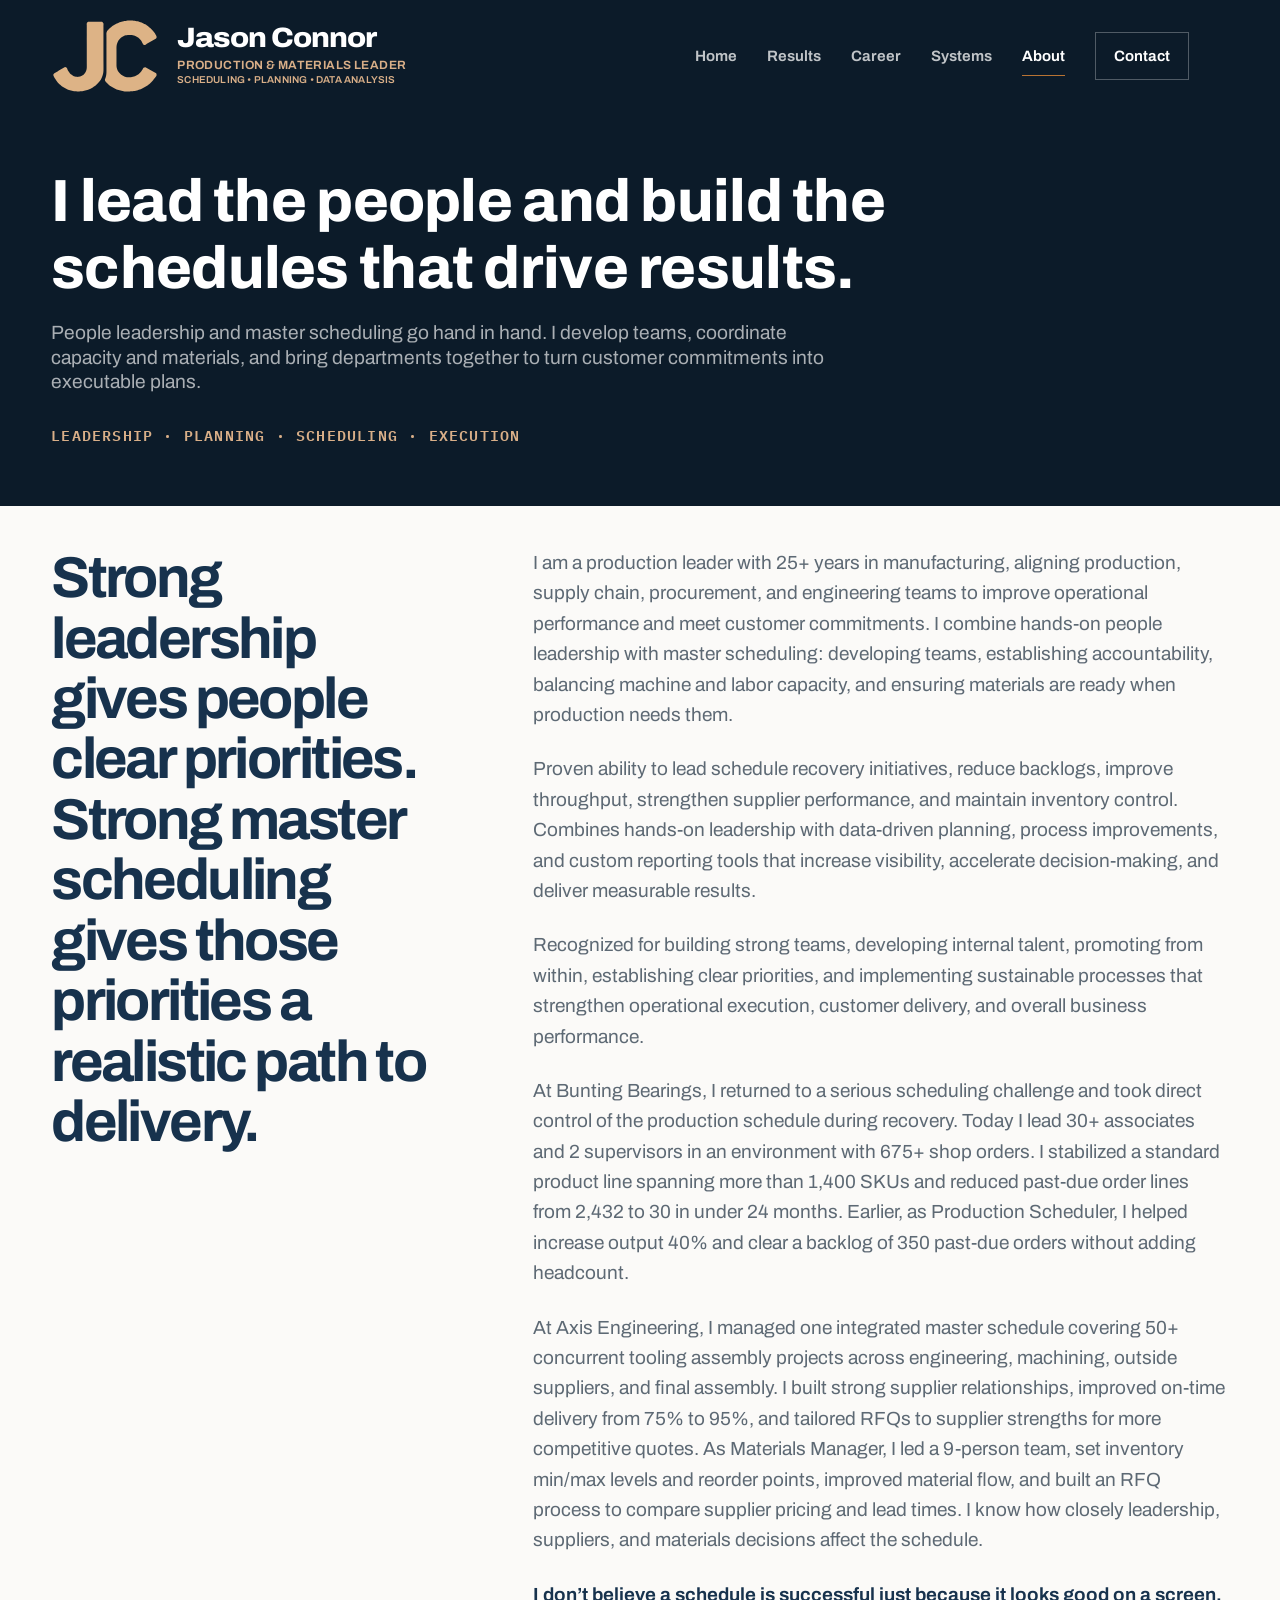
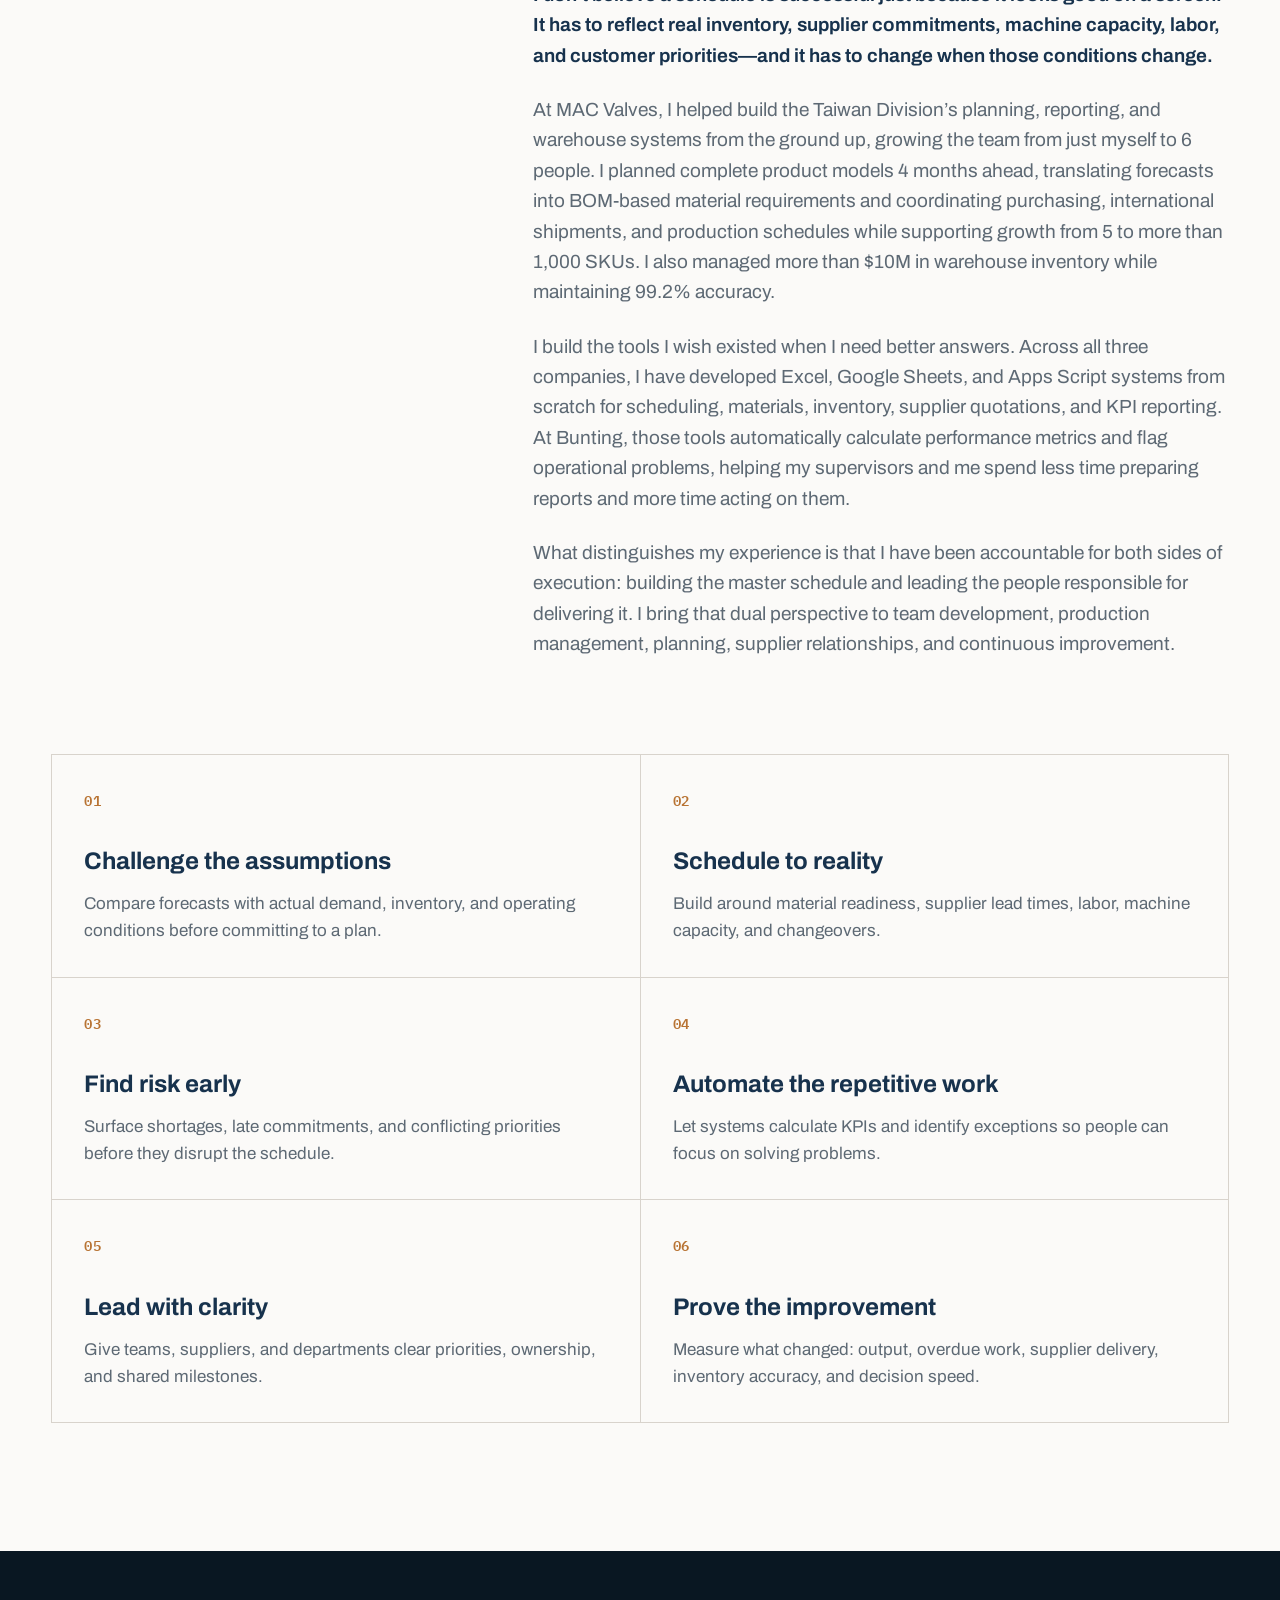
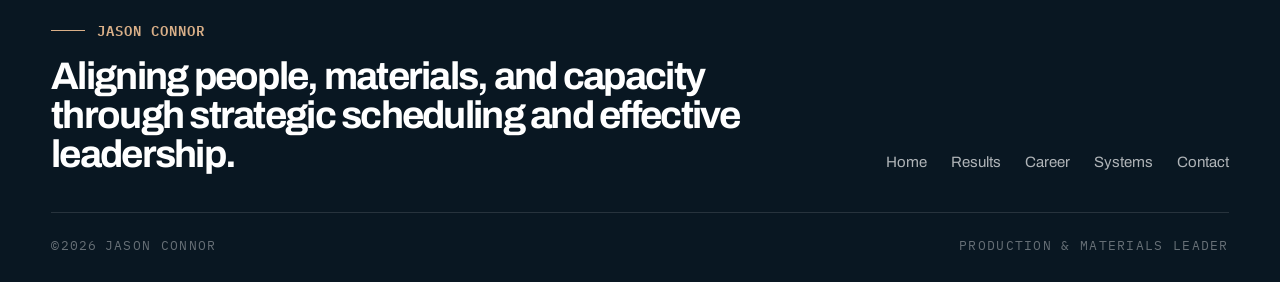
==== about/index.html @ 9c7b4707 "Change footer to strategic scheduling" ====
<!doctype html><html lang="en"><head><meta charset="utf-8"><meta name="viewport" content="width=device-width,initial-scale=1"><meta name="description" content="About Jason Connor — manufacturing people leader and master scheduler with 25+ years of experience leading teams, building schedules, and coordinating materials and capacity."><meta name="theme-color" content="#0C1B29"><title>About | Jason Connor</title><link rel="canonical" href="https://www.jasonconnor.com/about"><link rel="icon" type="image/svg+xml" href="/assets/jc-favicon.svg?v=approved-20261010-2105"><link rel="stylesheet" href="/styles.css?v=flow-buttons-20261008"><link rel="stylesheet" href="/mobile.css?v=jc-anchored-20261122a"><style>.about-meta{color:var(--copper2)}@media(max-width:720px){.about-copy p{font-size:17px!important;line-height:1.5!important}.about-copy p:last-child{margin-bottom:0!important}.principles{margin-top:28px!important}.page-hero .h1{font-size:42px!important;line-height:1.02!important;letter-spacing:-.04em!important}.page-hero .lead{font-size:18px!important;line-height:1.28!important}.page-hero .about-meta{justify-content:center!important;overflow:visible!important}.page-hero .about-meta span{font-family:'IBM Plex Mono',monospace!important;font-size:12px!important;line-height:1.2!important;font-weight:600!important;letter-spacing:.055em!important;text-transform:uppercase!important;white-space:nowrap!important;color:var(--copper2)!important}}</style></head><body>
<a class="skip-link" href="#main">Skip to content</a><header class="site-header"><div class="container nav-shell"><a class="brand" href="/" style="gap:16px"><span class="brand-monogram">JC</span><span class="brand-text"><strong style="font-family:'Archivo',Arial,sans-serif;font-size:28px!important;line-height:.95!important;font-weight:820!important;letter-spacing:-.035em!important;font-stretch:108%;color:#fff">Jason Connor</strong><span style="display:block;margin-top:6px;font-family:'Archivo',Arial,sans-serif!important;font-size:12px!important;line-height:1.25!important;font-weight:650!important;letter-spacing:.035em!important;text-transform:none!important;color:#D9AF88!important">PRODUCTION &amp; MATERIALS LEADER<small class="brand-subtitle" style="display:block;font-size:10px!important;line-height:1.4!important;letter-spacing:.02em!important;font-weight:600!important">SCHEDULING • PLANNING • DATA ANALYSIS</small></span></span></a><button class="menu-toggle" aria-label="Toggle navigation" aria-expanded="false"><span></span></button><nav class="nav"><a href="/">Home</a><a href="/results">Results</a><a href="/career">Career</a><a href="/systems">Systems</a><a class="active" href="/about">About</a><a class="contact-link" href="/contact">Contact</a></nav></div></header>
<main id="main"><section class="page-hero"><div class="container"><p class="eyebrow light">About</p><h1 class="h1">I lead the people and build the schedules that drive results.</h1><p class="lead">People leadership and master scheduling go hand in hand. I develop teams, coordinate capacity and materials, and bring departments together to turn customer commitments into executable plans.</p><div class="page-meta about-meta"><span>Leadership · Planning · Scheduling · Execution</span></div></div></section>
<section class="section paper"><div class="container"><div class="about-layout"><div><p class="about-pull">Strong leadership gives people clear priorities. Strong master scheduling gives those priorities a realistic path to delivery.</p></div><div class="about-copy"><p>I am a production leader with 25+ years in manufacturing, aligning production, supply chain, procurement, and engineering teams to improve operational performance and meet customer commitments. I combine hands-on people leadership with master scheduling: developing teams, establishing accountability, balancing machine and labor capacity, and ensuring materials are ready when production needs them.</p><p>Proven ability to lead schedule recovery initiatives, reduce backlogs, improve throughput, strengthen supplier performance, and maintain inventory control. Combines hands-on leadership with data-driven planning, process improvements, and custom reporting tools that increase visibility, accelerate decision-making, and deliver measurable results.</p><p>Recognized for building strong teams, developing internal talent, promoting from within, establishing clear priorities, and implementing sustainable processes that strengthen operational execution, customer delivery, and overall business performance.</p><p>At Bunting Bearings, I returned to a serious scheduling challenge and took direct control of the production schedule during recovery. Today I lead 30+ associates and 2 supervisors in an environment with 675+ shop orders. I stabilized a standard product line spanning more than 1,400 SKUs and reduced past-due order lines from 2,432 to 30 in under 24 months. Earlier, as Production Scheduler, I helped increase output 40% and clear a backlog of 350 past-due orders without adding headcount.</p><p>At Axis Engineering, I managed one integrated master schedule covering 50+ concurrent tooling assembly projects across engineering, machining, outside suppliers, and final assembly. I built strong supplier relationships, improved on-time delivery from 75% to 95%, and tailored RFQs to supplier strengths for more competitive quotes. As Materials Manager, I led a 9-person team, set inventory min/max levels and reorder points, improved material flow, and built an RFQ process to compare supplier pricing and lead times. I know how closely leadership, suppliers, and materials decisions affect the schedule.</p><p class="strong">I don’t believe a schedule is successful just because it looks good on a screen. It has to reflect real inventory, supplier commitments, machine capacity, labor, and customer priorities—and it has to change when those conditions change.</p><p>At MAC Valves, I helped build the Taiwan Division’s planning, reporting, and warehouse systems from the ground up, growing the team from just myself to 6 people. I planned complete product models 4 months ahead, translating forecasts into BOM-based material requirements and coordinating purchasing, international shipments, and production schedules while supporting growth from 5 to more than 1,000 SKUs. I also managed more than $10M in warehouse inventory while maintaining 99.2% accuracy.</p><p>I build the tools I wish existed when I need better answers. Across all three companies, I have developed Excel, Google Sheets, and Apps Script systems from scratch for scheduling, materials, inventory, supplier quotations, and KPI reporting. At Bunting, those tools automatically calculate performance metrics and flag operational problems, helping my supervisors and me spend less time preparing reports and more time acting on them.</p><p>What distinguishes my experience is that I have been accountable for both sides of execution: building the master schedule and leading the people responsible for delivering it. I bring that dual perspective to team development, production management, planning, supplier relationships, and continuous improvement.</p></div></div><div class="principles reveal"><div class="principle"><span class="num">01</span><h3>Challenge the assumptions</h3><p>Compare forecasts with actual demand, inventory, and operating conditions before committing to a plan.</p></div><div class="principle"><span class="num">02</span><h3>Schedule to reality</h3><p>Build around material readiness, supplier lead times, labor, machine capacity, and changeovers.</p></div><div class="principle"><span class="num">03</span><h3>Find risk early</h3><p>Surface shortages, late commitments, and conflicting priorities before they disrupt the schedule.</p></div><div class="principle"><span class="num">04</span><h3>Automate the repetitive work</h3><p>Let systems calculate KPIs and identify exceptions so people can focus on solving problems.</p></div><div class="principle"><span class="num">05</span><h3>Lead with clarity</h3><p>Give teams, suppliers, and departments clear priorities, ownership, and shared milestones.</p></div><div class="principle"><span class="num">06</span><h3>Prove the improvement</h3><p>Measure what changed: output, overdue work, supplier delivery, inventory accuracy, and decision speed.</p></div></div></div></section>
</main><footer class="site-footer"><div class="container"><div class="footer-top"><div><p class="eyebrow light">Jason Connor</p><div class="footer-title">Aligning people, materials, and capacity through strategic scheduling and effective leadership.</div></div><nav class="footer-nav"><a href="/">Home</a><a href="/results">Results</a><a href="/career">Career</a><a href="/systems">Systems</a><a href="/contact">Contact</a></nav></div><div class="footer-bottom"><span>© <span data-year></span> Jason Connor</span><span>PRODUCTION &amp; MATERIALS LEADER</span></div></div></footer><script src="/script.js?v=jc-anchored-20261122a"></script></body></html>
---- styles.css ----
@import url('https://fonts.googleapis.com/css2?family=Archivo:wdth,wght@75..125,300..900&family=IBM+Plex+Mono:wght@400;500;600&display=swap');
:root{--navy:#17324D;--navy950:#0C1B29;--navy900:#10263A;--copper:#B87333;--copper2:#D9AF88;--bone:#F4F0EA;--paper:#FBFAF8;--ink:#101820;--muted:#5D6974;--line:#D8D3CC;--max:1240px;--gutter:clamp(20px,4vw,56px)}
*{box-sizing:border-box}html{scroll-behavior:smooth;background:var(--paper)}body{margin:0;font-family:'Archivo',Arial,sans-serif;color:var(--ink);background:var(--paper);font-size:17px;line-height:1.6;-webkit-font-smoothing:antialiased}body.menu-open{overflow:hidden}a{color:inherit;text-decoration:none}img{display:block;max-width:100%}button,input,textarea,select{font:inherit}.container{width:min(calc(100% - var(--gutter)*2),var(--max));margin:auto}.skip-link{position:fixed;top:-80px;left:20px;z-index:500;background:white;padding:10px 14px}.skip-link:focus{top:20px}.eyebrow{display:flex;align-items:center;gap:12px;margin:0 0 18px;font:600 11px 'IBM Plex Mono',monospace;letter-spacing:.13em;text-transform:uppercase;color:#91531F}.eyebrow:before{content:'';width:34px;height:1px;background:currentColor}.eyebrow.light{color:#DAB28E}.display{font-size:clamp(52px,7vw,96px);line-height:.93;letter-spacing:-.055em;font-weight:760;margin:0}.h1{font-size:clamp(48px,6vw,82px);line-height:.98;letter-spacing:-.05em;font-weight:760;margin:0}.h2{font-size:clamp(36px,4.7vw,64px);line-height:1;letter-spacing:-.045em;font-weight:730;margin:0}.lead{font-size:clamp(19px,2vw,25px);line-height:1.5;color:var(--muted);max-width:780px}
.site-header{position:fixed;inset:0 0 auto;z-index:100;color:white;transition:.25s}.site-header.scrolled{background:rgba(12,27,41,.96);backdrop-filter:blur(16px);border-bottom:1px solid rgba(255,255,255,.09)}.nav-shell{min-height:88px;display:grid;grid-template-columns:auto 1fr auto;align-items:center;gap:38px}.brand{display:flex;align-items:center;gap:14px}.brand-monogram{display:grid;place-items:center;width:42px;height:42px;border:1px solid rgba(255,255,255,.35);font:500 12px 'IBM Plex Mono',monospace;position:relative}.brand-monogram:after{content:'';position:absolute;right:-1px;bottom:-1px;width:11px;height:11px;border-right:2px solid var(--copper);border-bottom:2px solid var(--copper)}.brand-text strong{display:block;font-size:15px}.brand-text span{display:block;font-size:10px;color:rgba(255,255,255,.58);letter-spacing:.08em;text-transform:uppercase}.nav{justify-self:end;display:flex;align-items:center;gap:30px;font-size:13px;font-weight:650}.nav a{color:rgba(255,255,255,.74);position:relative;padding:10px 0}.nav a:hover,.nav a.active{color:white}.nav a:after{content:'';position:absolute;left:0;right:100%;bottom:4px;height:1px;background:var(--copper);transition:.2s}.nav a:hover:after,.nav a.active:after{right:0}.nav .contact-link{border:1px solid rgba(255,255,255,.28);padding:11px 16px;color:white}.nav .contact-link:after{display:none}.menu-toggle{display:none;justify-self:end;background:none;border:0;color:white;width:44px;height:44px;position:relative}.menu-toggle span,.menu-toggle:before,.menu-toggle:after{content:'';position:absolute;left:9px;right:9px;height:1px;background:white;transition:.2s}.menu-toggle:before{top:14px}.menu-toggle span{top:21px}.menu-toggle:after{top:28px}.menu-toggle.active span{opacity:0}.menu-toggle.active:before{top:21px;transform:rotate(45deg)}.menu-toggle.active:after{top:21px;transform:rotate(-45deg)}
.hero{min-height:100svh;background:var(--navy950);color:white;position:relative;overflow:hidden}.hero:before{content:'';position:absolute;inset:0;background-image:linear-gradient(rgba(255,255,255,.038) 1px,transparent 1px),linear-gradient(90deg,rgba(255,255,255,.038) 1px,transparent 1px);background-size:72px 72px}.hero-grid{position:relative;z-index:2;display:grid;grid-template-columns:minmax(0,1.08fr) minmax(360px,.72fr);min-height:100svh}.hero-copy{padding:168px 7vw 88px 0;display:flex;flex-direction:column;justify-content:center}.accent{color:var(--copper2)}.hero-copy .lead{color:rgba(255,255,255,.7);margin:32px 0 0}.hero-actions{display:flex;gap:12px;flex-wrap:wrap;margin-top:38px}.button{display:inline-flex;align-items:center;justify-content:center;gap:14px;min-height:52px;padding:0 22px;border:1px solid transparent;font-size:13px;font-weight:700;transition:.2s}.button:after{content:'↗';font-family:'IBM Plex Mono',monospace}.button:hover{transform:translateY(-2px)}.button.copper{background:var(--copper);color:#17120E}.button.ghost{border-color:rgba(255,255,255,.28);color:white}.button.dark{background:var(--navy);color:white}.hero-foot{display:flex;gap:38px;flex-wrap:wrap;margin-top:58px;padding-top:26px;border-top:1px solid rgba(255,255,255,.12)}.hero-foot div{display:flex;flex-direction:column;gap:4px}.hero-foot strong{font-size:22px}.hero-foot span{font:400 9px 'IBM Plex Mono',monospace;text-transform:uppercase;letter-spacing:.1em;color:rgba(255,255,255,.52)}.hero-portrait{position:relative;overflow:hidden;background:#1A2B3A}.hero-portrait img{width:100%;height:100%;object-fit:cover;object-position:center 20%;filter:saturate(.74) contrast(1.04)}.hero-portrait:after{content:'';position:absolute;inset:0;background:linear-gradient(180deg,transparent 35%,rgba(12,27,41,.82) 100%)}.portrait-caption{position:absolute;z-index:2;left:34px;right:34px;bottom:34px;padding-top:20px;border-top:1px solid rgba(255,255,255,.32);display:flex;justify-content:space-between;color:white}.portrait-caption span{font:400 9px 'IBM Plex Mono',monospace;text-transform:uppercase;letter-spacing:.1em;color:rgba(255,255,255,.68)}
.section{padding:clamp(86px,10vw,150px) 0}.navy{background:var(--navy);color:white}.bone{background:var(--bone)}.paper{background:var(--paper)}.section-intro{display:grid;grid-template-columns:.8fr 1.2fr;gap:70px;align-items:start;margin-bottom:70px}.section-intro .lead{margin:0}.navy .lead{color:rgba(255,255,255,.65)}.philosophy-layout{display:grid;grid-template-columns:.85fr 1.15fr;gap:90px}.philosophy-number{font:500 11px 'IBM Plex Mono',monospace;color:#91531F;letter-spacing:.1em}.philosophy-quote{font-size:clamp(42px,5vw,70px);line-height:1.02;letter-spacing:-.05em;color:var(--navy);margin:18px 0 0}.question-list{border-top:1px solid var(--line)}.question-row{display:grid;grid-template-columns:54px 1fr auto;gap:18px;align-items:center;padding:17px 0;border-bottom:1px solid var(--line)}.question-row>span{font:400 10px 'IBM Plex Mono',monospace;color:#91531F}.question-row>span:last-child{color:var(--muted);text-transform:uppercase;letter-spacing:.08em}.metric-rail{border-top:1px solid rgba(255,255,255,.16);border-bottom:1px solid rgba(255,255,255,.16)}.metric-row{display:grid;grid-template-columns:180px 300px 1fr;gap:38px;align-items:center;padding:36px 0;border-bottom:1px solid rgba(255,255,255,.12)}.metric-row:last-child{border:0}.metric-no{font:400 10px 'IBM Plex Mono',monospace;color:#D6A67B;letter-spacing:.1em}.metric-value{font-size:clamp(42px,5vw,68px);letter-spacing:-.055em;line-height:.9;color:white}.metric-row p{margin:0;color:rgba(255,255,255,.64)}.capability-list{border-top:1px solid var(--line)}.capability{display:grid;grid-template-columns:70px minmax(260px,.8fr) 1.2fr;gap:28px;padding:32px 0;border-bottom:1px solid var(--line)}.capability .num{font:400 10px 'IBM Plex Mono',monospace;color:#91531F}.capability h3{font-size:clamp(24px,2.6vw,36px);margin:0;color:var(--navy)}.capability p{margin:3px 0;color:var(--muted)}.case-grid{display:grid;grid-template-columns:repeat(2,1fr);border-top:1px solid var(--line);border-left:1px solid var(--line)}.case{padding:38px;border-right:1px solid var(--line);border-bottom:1px solid var(--line);background:rgba(255,255,255,.36)}.case-company{font:500 10px 'IBM Plex Mono',monospace;text-transform:uppercase;letter-spacing:.1em;color:#91531F}.case h3{font-size:31px;line-height:1.05;color:var(--navy);margin:28px 0 14px}.case p{color:var(--muted)}.case-result{margin-top:30px;padding-top:20px;border-top:1px solid var(--line);font-size:13px;color:var(--muted)}.case-result strong{display:block;font-size:36px;color:var(--navy)}.systems-band{background:#091722;color:white}.systems-layout{display:grid;grid-template-columns:.92fr 1.08fr;gap:80px;align-items:start}.systems-copy p{color:rgba(255,255,255,.65)}.flow{display:grid;gap:14px}.flow-row{display:grid;grid-template-columns:1fr auto 1fr;gap:12px;align-items:center}.flow-box,.flow-final{border:1px solid rgba(255,255,255,.16);padding:24px}.flow-box strong,.flow-final strong{display:block}.flow-box span,.flow-final span{display:block;margin-top:6px;color:rgba(255,255,255,.5);font-size:13px}.flow-arrow{color:var(--copper2);font-family:'IBM Plex Mono',monospace}.flow-final{border-color:rgba(184,115,51,.55);background:rgba(184,115,51,.08)}.timeline{border-top:1px solid var(--line)}.timeline-item{padding:32px 0;border-bottom:1px solid var(--line)}.timeline-item .years{font:400 10px 'IBM Plex Mono',monospace;color:#91531F;letter-spacing:.1em}.timeline-item h3{font-size:28px;color:var(--navy);margin:7px 0 4px}.timeline-item .company{font-weight:650}.timeline-item p{color:var(--muted);margin:12px 0 0;max-width:760px}
.page-hero{background:var(--navy950);color:white;padding:168px 0 92px;position:relative}.page-hero .h1{max-width:1000px}.page-hero .lead{color:rgba(255,255,255,.65);margin:28px 0 0}.page-meta{display:flex;gap:22px;flex-wrap:wrap;margin-top:42px;font:400 10px 'IBM Plex Mono',monospace;letter-spacing:.1em;text-transform:uppercase;color:rgba(255,255,255,.55)}.experience-block{display:grid;grid-template-columns:270px 1fr;gap:70px;padding:68px 0;border-top:1px solid var(--line)}.experience-block:first-child{border:0;padding-top:0}.experience-meta{position:sticky;top:120px;align-self:start}.company-name{font-size:24px;font-weight:740;color:var(--navy)}.location{color:var(--muted);font-size:14px}.role{padding-bottom:58px}.role-head{display:flex;justify-content:space-between;gap:24px;align-items:baseline;padding-bottom:18px;border-bottom:1px solid var(--line)}.role-head h3{font-size:30px;color:var(--navy);margin:0}.role-head span{font:400 10px 'IBM Plex Mono',monospace;color:#91531F;text-transform:uppercase}.role p,.role ul{color:var(--muted)}.role-results{display:grid;grid-template-columns:repeat(2,1fr);gap:14px;margin-top:28px}.role-result{padding:20px;border-left:3px solid var(--copper);background:#F3EEE8}.role-result strong{display:block;color:var(--navy);font-size:24px}.role-result span{color:var(--muted);font-size:13px}.system-section{display:grid;grid-template-columns:330px 1fr;gap:70px;padding:58px 0;border-top:1px solid var(--line)}.system-section:first-child{border:0;padding-top:0}.system-section h2{font-size:30px;color:var(--navy);margin:0}.copy p{color:var(--muted);margin-top:0}.bullet-columns{display:grid;grid-template-columns:1fr 1fr;gap:0 34px}.bullet-columns div{padding:12px 0;border-top:1px solid var(--line);font-weight:620;color:var(--navy)}.about-layout{display:grid;grid-template-columns:.72fr 1.28fr;gap:90px}.about-pull{font-size:clamp(36px,4.5vw,60px);line-height:1.05;letter-spacing:-.045em;font-weight:700;color:var(--navy);margin:0}.about-copy p{font-size:19px;color:var(--muted);margin:0 0 24px}.about-copy .strong{color:var(--navy);font-weight:650}.principles{display:grid;grid-template-columns:repeat(2,1fr);gap:1px;background:var(--line);border:1px solid var(--line);margin-top:70px}.principle{background:var(--paper);padding:32px}.principle .num{font:400 10px 'IBM Plex Mono',monospace;color:#91531F}.principle h3{font-size:24px;color:var(--navy);margin:28px 0 10px}.principle p{color:var(--muted);margin:0}.contact-layout{display:grid;grid-template-columns:.82fr 1.18fr;gap:90px}.contact-copy p{color:var(--muted)}.contact-note{margin-top:32px;padding-top:24px;border-top:1px solid var(--line);font:400 11px/1.7 'IBM Plex Mono',monospace;color:var(--muted)}.contact-form{border-top:3px solid var(--copper);background:white;padding:clamp(26px,4vw,44px);box-shadow:0 24px 70px rgba(9,24,37,.14)}.field-grid{display:grid;grid-template-columns:1fr 1fr;gap:18px}.field{margin-bottom:18px}.field label{display:block;font:500 10px 'IBM Plex Mono',monospace;letter-spacing:.09em;text-transform:uppercase;color:var(--navy);margin-bottom:8px}.field input,.field textarea,.field select{width:100%;border:0;border-bottom:1px solid #B9B4AD;background:transparent;padding:11px 0;outline:none}.field input:focus,.field textarea:focus,.field select:focus{border-color:var(--copper)}.field textarea{min-height:130px}.form-help{font-size:12px;color:var(--muted);margin-top:15px}.form-status{display:none;margin-top:16px;padding:12px 14px;background:#EFE8DF;color:var(--navy)}.site-footer{background:#091722;color:white;padding:70px 0 28px}.footer-top{display:grid;grid-template-columns:1.2fr .8fr;gap:80px;padding-bottom:56px;border-bottom:1px solid rgba(255,255,255,.12)}.footer-title{font-size:clamp(34px,4vw,58px);line-height:1.02;letter-spacing:-.045em;font-weight:700;max-width:700px}.footer-nav{display:grid;grid-template-columns:1fr 1fr;gap:10px 30px}.footer-nav a{font-size:14px;color:rgba(255,255,255,.68)}.footer-bottom{display:flex;justify-content:space-between;gap:30px;padding-top:24px;font:400 9px 'IBM Plex Mono',monospace;letter-spacing:.1em;text-transform:uppercase;color:rgba(255,255,255,.38)}.reveal{opacity:0;transform:translateY(18px);transition:.65s}.reveal.visible{opacity:1;transform:none}
@media(max-width:1000px){.nav-shell{min-height:76px}.nav{position:fixed;inset:76px 0 0;background:var(--navy950);padding:42px var(--gutter);display:none;align-items:flex-start;flex-direction:column;gap:8px;font-size:22px}.nav.open{display:flex}.nav a{width:100%;padding:14px 0;border-bottom:1px solid rgba(255,255,255,.1)}.nav .contact-link{margin-top:20px;width:auto;padding:13px 18px}.menu-toggle{display:block}.brand-text span{display:none}.hero-grid{grid-template-columns:1fr}.hero-copy{padding:142px 0 70px}.hero-portrait{min-height:620px}.section-intro,.philosophy-layout,.systems-layout,.about-layout,.contact-layout{grid-template-columns:1fr;gap:45px}.metric-row{grid-template-columns:90px 240px 1fr}.experience-block{grid-template-columns:1fr;gap:28px}.experience-meta{position:static}.system-section{grid-template-columns:1fr;gap:24px}.footer-top{grid-template-columns:1fr;gap:45px}}
@media(max-width:720px){body{font-size:16px}.container{width:calc(100% - 36px)}.site-header{background:linear-gradient(180deg,rgba(8,19,29,.9),rgba(8,19,29,0))}.site-header.scrolled{background:rgba(8,19,29,.97)}.nav-shell{min-height:72px;grid-template-columns:auto 1fr auto}.brand-monogram{width:38px;height:38px}.brand-text strong{font-size:14px}.nav{inset:72px 0 0;padding:30px 18px 40px;font-size:24px;overflow:auto}.nav a{padding:16px 4px;min-height:56px}.hero{min-height:100svh}.hero-grid{display:block;min-height:100svh;position:relative}.hero-portrait{position:absolute;inset:0;min-height:0;z-index:0}.hero-portrait img{position:absolute;inset:0;width:100%;height:100%;object-fit:cover;object-position:58% 12%;filter:saturate(.62) contrast(1.06) brightness(.68)}.hero-portrait:after{background:linear-gradient(180deg,rgba(7,18,28,.28) 0%,rgba(7,18,28,.44) 30%,rgba(7,18,28,.86) 64%,#091722 94%)}.portrait-caption{display:none}.hero-copy{position:relative;z-index:2;min-height:100svh;padding:116px 0 30px;justify-content:flex-end}.hero-copy .eyebrow{font-size:9px;line-height:1.35;margin-bottom:14px}.display{font-size:clamp(44px,12.6vw,62px);line-height:.93;letter-spacing:-.055em}.hero-copy .lead{font-size:16px;line-height:1.45;margin-top:20px}.hero-actions{display:grid;grid-template-columns:1fr 1fr;gap:9px;margin-top:22px}.hero-actions .button{min-height:50px;padding:0 10px;font-size:10px;text-align:center}.hero-foot{display:grid;grid-template-columns:repeat(3,1fr);gap:9px;margin-top:24px;padding-top:17px}.hero-foot strong{font-size:20px}.hero-foot span{font-size:7.5px;line-height:1.3}.section{padding:68px 0}.section-intro{gap:22px;margin-bottom:36px}.h2{font-size:clamp(34px,10vw,48px)}.lead{font-size:17px;line-height:1.48}.philosophy-layout{gap:34px}.philosophy-quote{font-size:clamp(38px,11vw,52px)}.question-row{grid-template-columns:34px 1fr;padding:15px 0;gap:10px}.question-row span:last-child{display:none}.metric-row{grid-template-columns:1fr;gap:10px;padding:30px 0}.metric-value{font-size:clamp(46px,14vw,62px)}.capability{grid-template-columns:42px 1fr;gap:18px}.capability p{grid-column:2}.case-grid{grid-template-columns:1fr}.case{padding:26px 22px}.case h3{font-size:27px}.flow-row{grid-template-columns:1fr}.flow-arrow{transform:rotate(90deg);text-align:center}.role-head{flex-direction:column;align-items:flex-start;gap:4px}.role-results,.bullet-columns,.principles,.field-grid{grid-template-columns:1fr}.page-hero{padding:116px 0 64px}.page-hero .h1{font-size:clamp(42px,12vw,58px)}.contact-form{padding:26px 20px}.footer-top{gap:38px}.footer-title{font-size:34px}.footer-nav{grid-template-columns:1fr}.footer-bottom{flex-direction:column}.button{min-height:50px}}
@media(prefers-reduced-motion:reduce){html{scroll-behavior:auto}*,*:before,*:after{animation-duration:.01ms!important;transition-duration:.01ms!important}.reveal{opacity:1;transform:none}}

/* Shared button typography across pages and viewport sizes. */
#main .button{
  font-family:'Archivo',Arial,sans-serif!important;
  font-size:14px!important;
  font-weight:700!important;
  font-style:normal!important;
  font-stretch:normal!important;
  line-height:1.25!important;
  letter-spacing:0!important;
  text-transform:none!important;
}

/* Clear directional cues in the homepage systems flow. */
#main .systems-band .flow-arrow{
  display:flex!important;
  align-items:center!important;
  justify-content:center!important;
  font-size:34px!important;
  font-weight:700!important;
  line-height:1!important;
  min-width:44px;
  min-height:44px;
  color:var(--copper2)!important;
}
---- mobile.css ----
@import url('https://fonts.googleapis.com/css2?family=Archivo:wdth,wght@75..125,300..900&family=IBM+Plex+Mono:wght@400;500;600&display=block');
@import url('mobile-base.css?v=opening-align-20261104');
@import url('mobile-header-exact.css?v=resume-brand-20261109');
@import url('mobile-polish.css?v=resume-brand-20261109');
@import url('mobile-experience-sticky.css?v=20261008-1');
@import url('desktop-header-scale.css?v=resume-brand-20261109');
@import url('desktop-experience-sticky.css?v=20261009-1845');
@import url('desktop-home-systems-tune.css?v=20261010-0315');
@import url('mobile-final-fixes.css?v=brand-type-20261109');
@import url('site-polish.css?v=no-bleed-20261104');
@import url('mobile-targeted-restores.css?v=hero-unified-20261109');
@import url('mobile-header-sticky.css?v=jc-original-smooth-20261010-1220');
@import url('logo-final.css?v=approved-20261010-2105');

/* FINAL MOBILE RESULTS POSITIONING ONLY — keep existing type/color/size unchanged. */
@media (max-width:720px){
  html body .section.navy .metric-row{
    display:grid!important;
    grid-template-columns:minmax(0,1fr)!important;
    column-gap:0!important;
    row-gap:12px!important;
    align-items:start!important;
  }
  html body .section.navy .metric-row .metric-no{
    grid-column:1!important;
    grid-row:1!important;
    justify-self:start!important;
    text-align:left!important;
  }
  html body .section.navy .metric-row .metric-value{
    grid-column:1!important;
    grid-row:2!important;
    justify-self:start!important;
    text-align:left!important;
  }
  html body .section.navy .metric-row p{
    grid-column:1!important;
    grid-row:3!important;
    width:100%!important;
  }
}

/* Mobile Safari: fixed-height visual identity and natural Career scrolling.
   Do not shrink or animate the brand when the page moves. */
@media(max-width:720px){
  html body .site-header,
  html body .site-header.scrolled{
    background:#0C1B29!important;
    backdrop-filter:none!important;
  }
  /* Keep the drawer clear of the full-height header. */
  html body .site-header .nav{
    top:var(--jc-mobile-header-height,150px)!important;
  }

  /* Previous stacked sticky employer/role headings covered adjacent job
     descriptions and created exposed strips of text. Let each heading flow
     with its own job content instead of layering it above other sections. */
  html body #main .experience-block .experience-meta{
    position:static!important;
    top:auto!important;
    z-index:auto!important;
    isolation:auto!important;
  }
  html body #main .experience-block .role-head{
    position:relative!important;
    top:auto!important;
    z-index:auto!important;
    isolation:auto!important;
  }
  html body #main .experience-block .role-head::before{
    content:none!important;
    display:none!important;
  }
}

/* Mobile header: remain sticky at a constant intrinsic height.
   Full brand/subtitle text fits within the opaque navy header; Career job
   headings scroll normally underneath it without overlaying one another. */
@media(max-width:720px){
  html body header.site-header,
  html body header.site-header.scrolled{
    position:-webkit-sticky!important;
    position:sticky!important;
    inset:auto!important;
    top:0!important;
    bottom:auto!important;
    width:100%!important;
    height:auto!important;
    min-height:0!important;
    overflow:visible!important;
    background:#0C1B29!important;
    backdrop-filter:none!important;
    transition:none!important;
    isolation:isolate!important;
    z-index:1000!important;
  }

  html body header.site-header .nav-shell{
    height:auto!important;
    min-height:0!important;
    padding:16px 0 18px!important;
    align-items:center!important;
    overflow:visible!important;
  }
  html body header.site-header .nav-shell a.brand,
  html body header.site-header .nav-shell a.brand .brand-text{
    height:auto!important;
    min-height:0!important;
    overflow:visible!important;
  }

  /* Show real subtitle text, not old ::before/::after generated copies.
     No fixed 48px height or hidden descendant may truncate the tagline. */
  html body header.site-header .nav-shell a.brand .brand-text > span{
    display:block!important;
    position:static!important;
    width:100%!important;
    height:auto!important;
    min-height:0!important;
    max-height:none!important;
    margin:6px 0 0!important;
    padding:0!important;
    overflow:visible!important;
    visibility:visible!important;
    opacity:1!important;
    clip-path:none!important;
    white-space:normal!important;
    text-align:left!important;
  }
  html body header.site-header .nav-shell a.brand .brand-text > span::before,
  html body header.site-header .nav-shell a.brand .brand-text > span::after{
    content:none!important;
    display:none!important;
  }
  html body header.site-header .nav-shell a.brand .brand-text > span .brand-subtitle{
    display:block!important;
    position:static!important;
    margin-top:4px!important;
    height:auto!important;
    max-height:none!important;
    overflow:visible!important;
    visibility:visible!important;
    opacity:1!important;
    white-space:normal!important;
  }
}

/* Stable full-size mobile masthead. No scroll-driven resizing.
   Reserve its measured height in document flow while keeping it fixed above
   Career's pinned employer and role headings. */
@media(max-width:720px){
  html body{
    padding-top:var(--jc-mobile-header-height,140px)!important;
  }
  html body header.site-header,
  html body header.site-header.scrolled,
  html body header.site-header.mobile-compact{
    position:fixed!important;
    inset:0 0 auto 0!important;
    top:0!important;
    width:100%!important;
    height:auto!important;
    min-height:0!important;
    overflow:visible!important;
    background:#0C1B29!important;
    backdrop-filter:none!important;
    border-bottom:2px solid #B87333!important;
    z-index:1000!important;
    isolation:isolate!important;
    transition:none!important;
  }
  html body header.site-header .nav-shell{
    padding:16px 0 18px!important;
    transition:none!important;
  }
  html body header.site-header .nav-shell a.brand,
  html body header.site-header .nav-shell a.brand .brand-monogram,
  html body header.site-header .nav-shell a.brand .brand-text strong,
  html body header.site-header .nav-shell a.brand .brand-text > span,
  html body header.site-header .nav-shell a.brand .brand-text > span .brand-subtitle{
    transition:none!important;
  }
  html body header.site-header .nav{
    top:var(--jc-mobile-header-height,140px)!important;
  }
  html{
    scroll-padding-top:calc(var(--jc-mobile-header-height,140px) + 10px);
  }
}

/* Uniform iPhone masthead: JC logo, name, and hamburger never move.
   Only the Scheduling descriptor collapses and the bronze divider follows.
   Keep the body's expanded-height spacer constant while scrolling. */
@media(max-width:720px){
  html,
  html body{
    background-color:var(--navy950)!important;
  }
  html body{
    padding-top:var(--jc-mobile-header-expanded-height,140px)!important;
  }
  html body header.site-header,
  html body header.site-header.scrolled,
  html body header.site-header.subtitle-muted{
    position:fixed!important;
    top:0!important;
    inset:0 0 auto 0!important;
    background:#0C1B29!important;
    border-bottom:2px solid #B87333!important;
    transition:none!important;
    z-index:1000!important;
  }
  /* Fixed top positioning rather than centering against changing content. */
  html body header.site-header .nav-shell,
  html body header.site-header.subtitle-muted .nav-shell{
    align-items:start!important;
    padding:16px 0 18px!important;
    transition:none!important;
  }
  html body header.site-header .nav-shell a.brand{
    align-items:start!important;
  }
  html body header.site-header .nav-shell a.brand .brand-monogram{
    align-self:start!important;
    transform:none!important;
    transition:none!important;
  }
  html body header.site-header .nav-shell a.brand .brand-text{
    align-self:start!important;
  }
  html body header.site-header .nav-shell a.brand .brand-text strong{
    transform:scale(.70)!important;
    transform-origin:left center!important;
    transition:none!important;
  }
  html body header.site-header .nav-shell .menu-toggle{
    align-self:start!important;
    margin-top:14px!important;
    transition:none!important;
  }
  html body header.site-header .nav-shell a.brand .brand-text > span .brand-subtitle{
    display:block!important;
    position:static!important;
    height:auto!important;
    max-height:44px!important;
    margin-top:4px!important;
    overflow:hidden!important;
    visibility:visible!important;
    opacity:1!important;
    transform:none!important;
    transition:none!important;
  }
  html body header.site-header.subtitle-muted .nav-shell a.brand .brand-text > span .brand-subtitle{
    max-height:0!important;
    margin-top:0!important;
    opacity:0!important;
    visibility:hidden!important;
    pointer-events:none!important;
  }
  /* Only the bottom edge changes: logo/name/menu retain the same position. */
  html body header.site-header.subtitle-muted .nav-shell{
    padding-bottom:7px!important;
  }
  html body header.site-header .nav{
    top:var(--jc-mobile-header-height,140px)!important;
  }
}
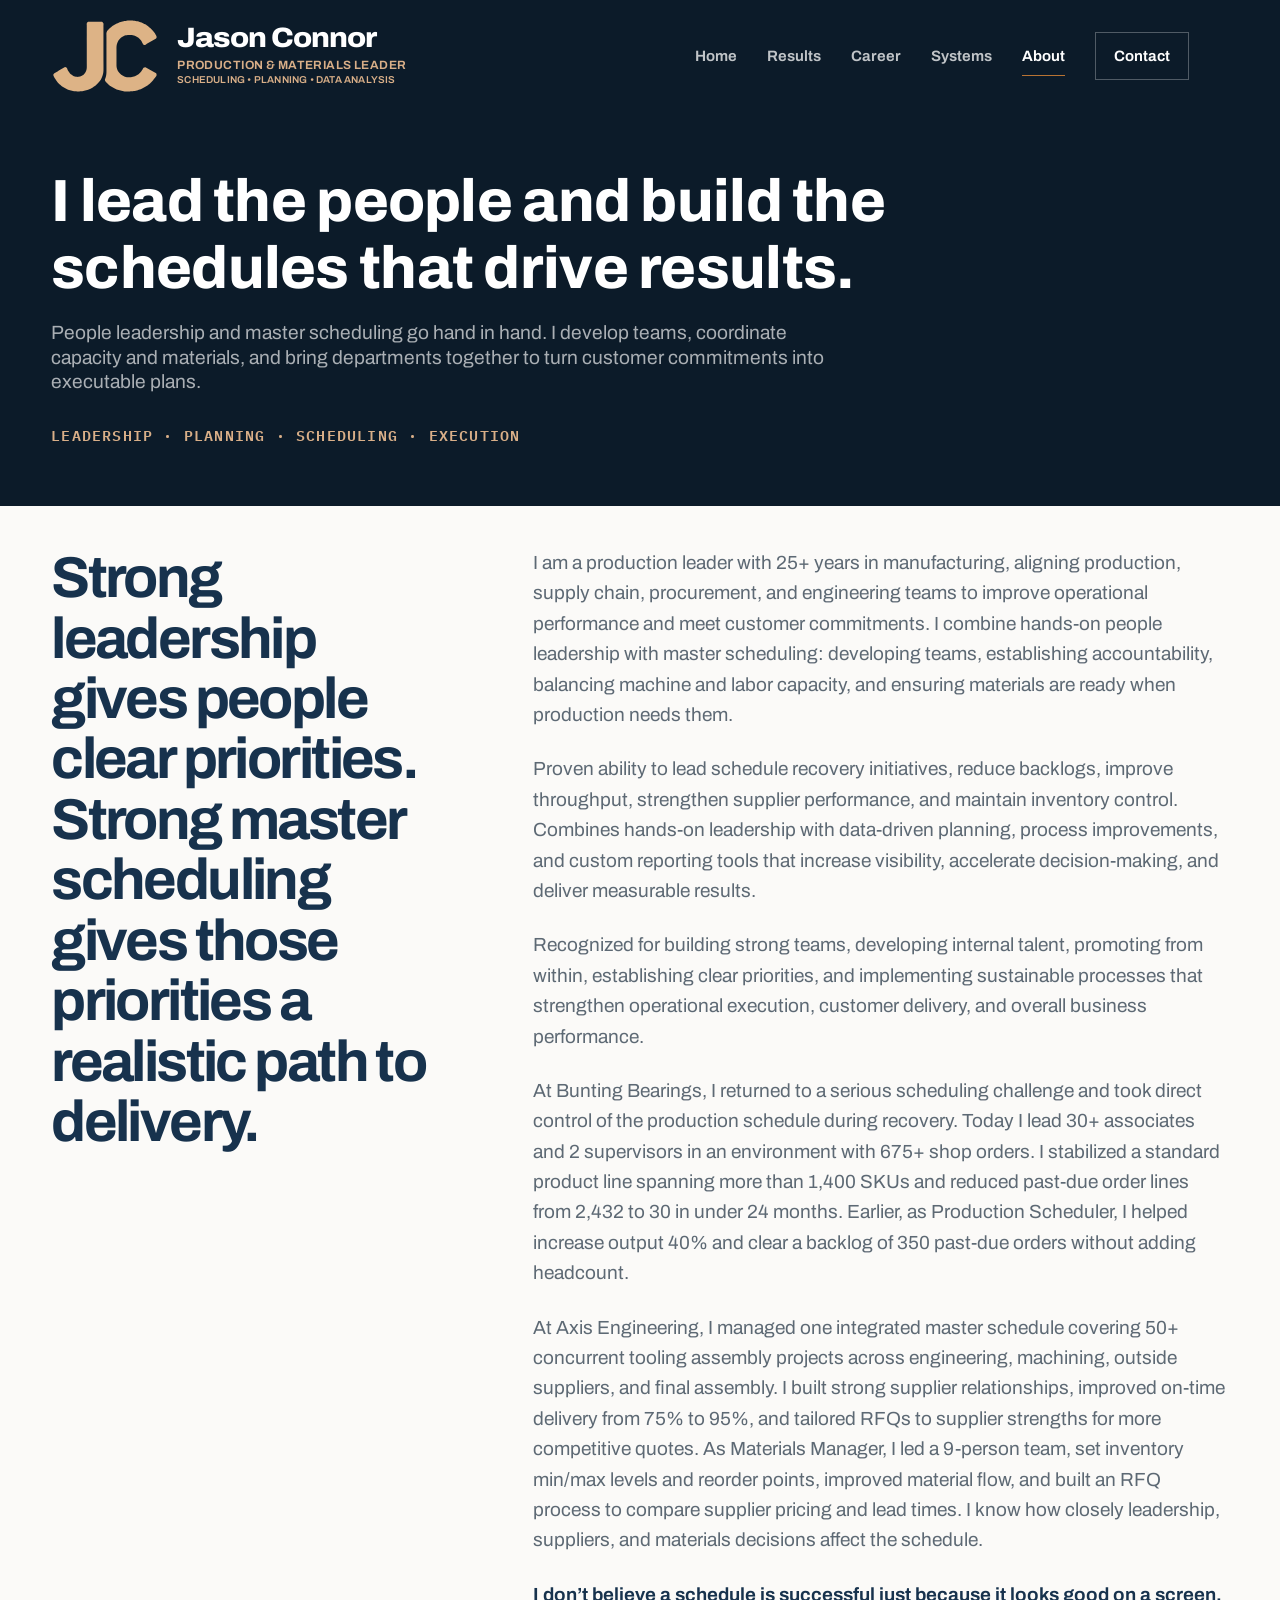
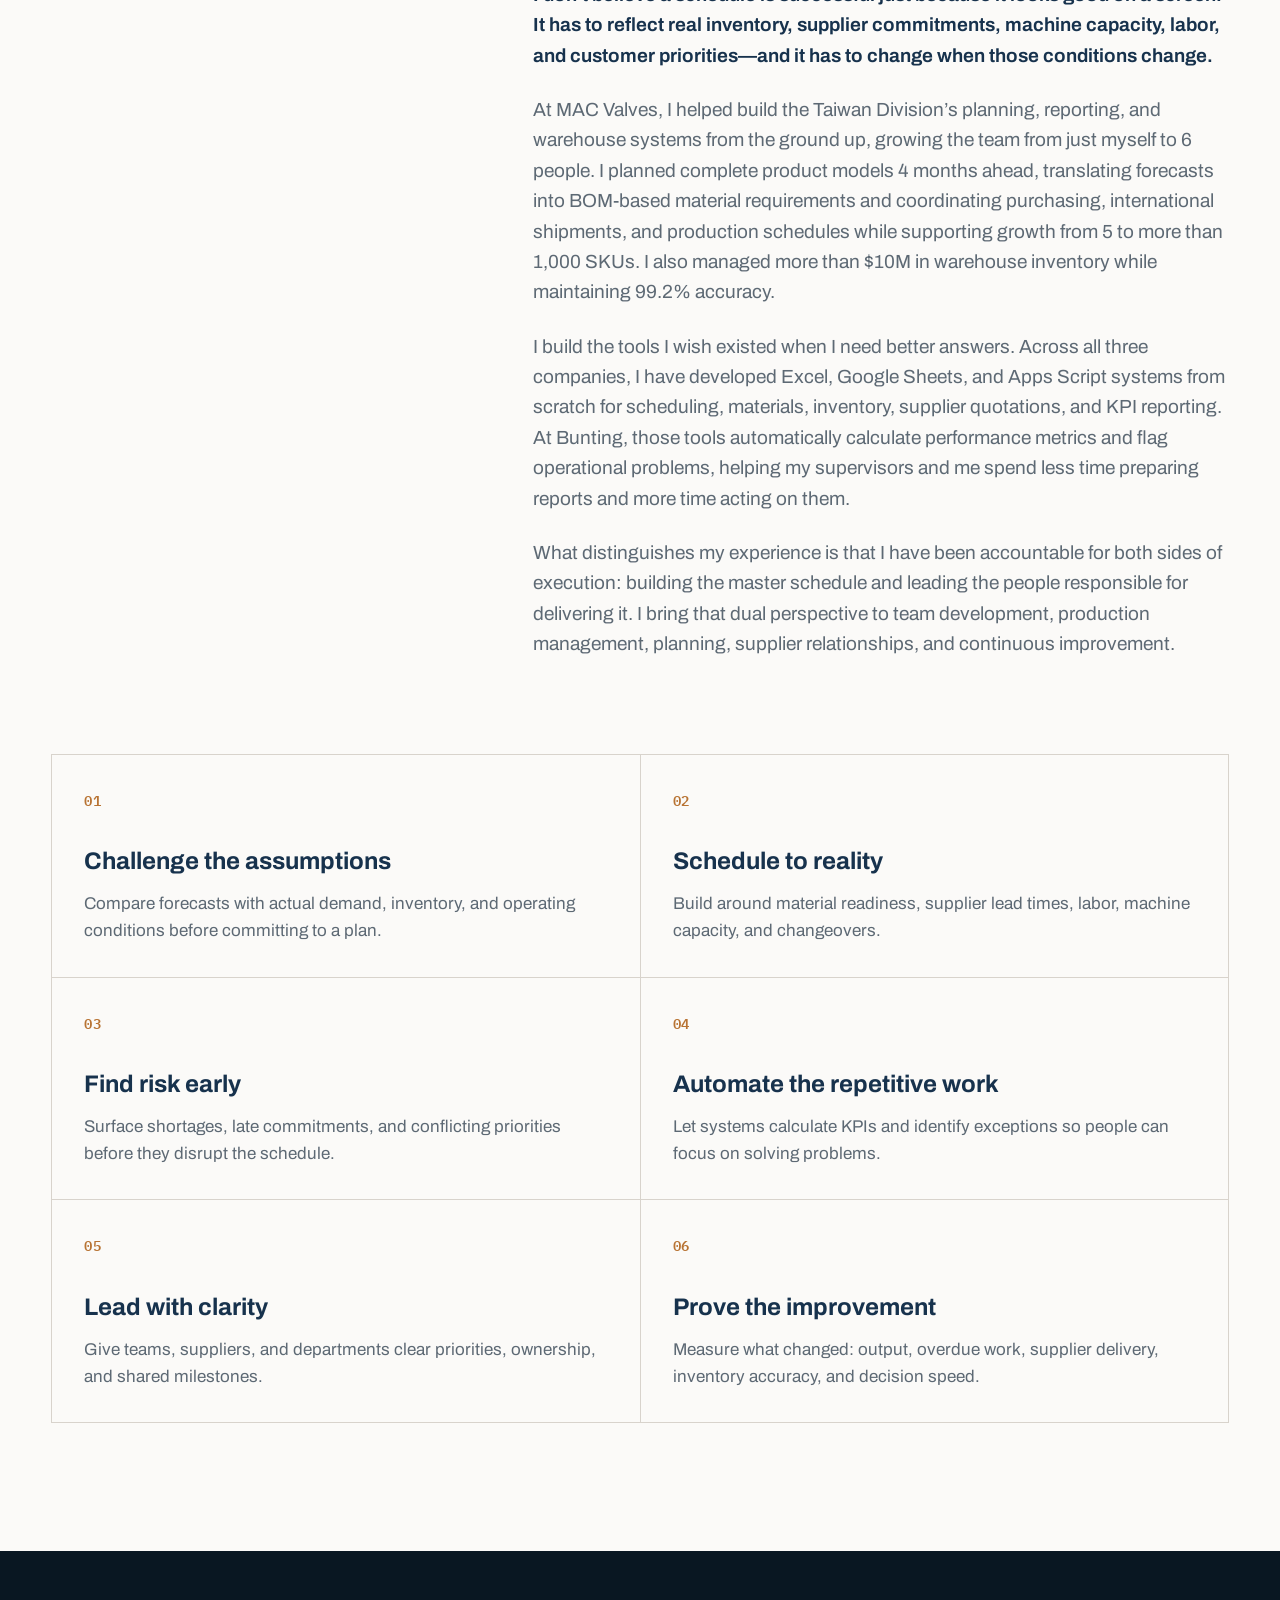
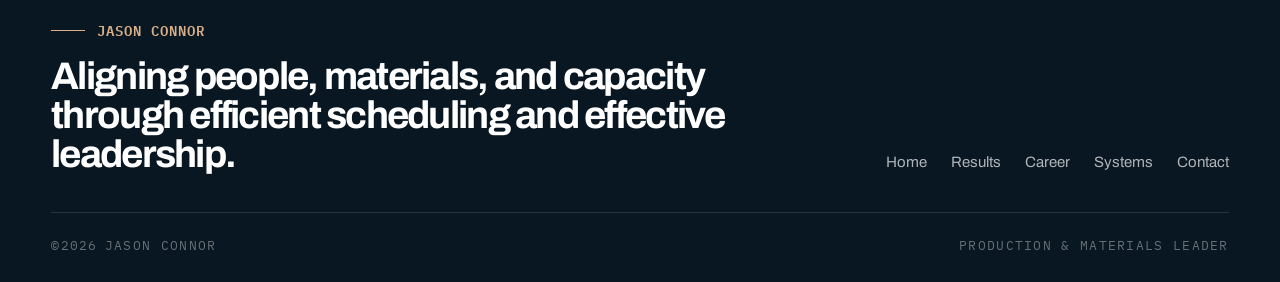
==== commit 6b414c43: "Update footer wording to efficient scheduling" ====
--- a/about/index.html
+++ b/about/index.html
@@ -2,4 +2,4 @@
 <a class="skip-link" href="#main">Skip to content</a><header class="site-header"><div class="container nav-shell"><a class="brand" href="/" style="gap:16px"><span class="brand-monogram">JC</span><span class="brand-text"><strong style="font-family:'Archivo',Arial,sans-serif;font-size:28px!important;line-height:.95!important;font-weight:820!important;letter-spacing:-.035em!important;font-stretch:108%;color:#fff">Jason Connor</strong><span style="display:block;margin-top:6px;font-family:'Archivo',Arial,sans-serif!important;font-size:12px!important;line-height:1.25!important;font-weight:650!important;letter-spacing:.035em!important;text-transform:none!important;color:#D9AF88!important">PRODUCTION &amp; MATERIALS LEADER<small class="brand-subtitle" style="display:block;font-size:10px!important;line-height:1.4!important;letter-spacing:.02em!important;font-weight:600!important">SCHEDULING • PLANNING • DATA ANALYSIS</small></span></span></a><button class="menu-toggle" aria-label="Toggle navigation" aria-expanded="false"><span></span></button><nav class="nav"><a href="/">Home</a><a href="/results">Results</a><a href="/career">Career</a><a href="/systems">Systems</a><a class="active" href="/about">About</a><a class="contact-link" href="/contact">Contact</a></nav></div></header>
 <main id="main"><section class="page-hero"><div class="container"><p class="eyebrow light">About</p><h1 class="h1">I lead the people and build the schedules that drive results.</h1><p class="lead">People leadership and master scheduling go hand in hand. I develop teams, coordinate capacity and materials, and bring departments together to turn customer commitments into executable plans.</p><div class="page-meta about-meta"><span>Leadership · Planning · Scheduling · Execution</span></div></div></section>
 <section class="section paper"><div class="container"><div class="about-layout"><div><p class="about-pull">Strong leadership gives people clear priorities. Strong master scheduling gives those priorities a realistic path to delivery.</p></div><div class="about-copy"><p>I am a production leader with 25+ years in manufacturing, aligning production, supply chain, procurement, and engineering teams to improve operational performance and meet customer commitments. I combine hands-on people leadership with master scheduling: developing teams, establishing accountability, balancing machine and labor capacity, and ensuring materials are ready when production needs them.</p><p>Proven ability to lead schedule recovery initiatives, reduce backlogs, improve throughput, strengthen supplier performance, and maintain inventory control. Combines hands-on leadership with data-driven planning, process improvements, and custom reporting tools that increase visibility, accelerate decision-making, and deliver measurable results.</p><p>Recognized for building strong teams, developing internal talent, promoting from within, establishing clear priorities, and implementing sustainable processes that strengthen operational execution, customer delivery, and overall business performance.</p><p>At Bunting Bearings, I returned to a serious scheduling challenge and took direct control of the production schedule during recovery. Today I lead 30+ associates and 2 supervisors in an environment with 675+ shop orders. I stabilized a standard product line spanning more than 1,400 SKUs and reduced past-due order lines from 2,432 to 30 in under 24 months. Earlier, as Production Scheduler, I helped increase output 40% and clear a backlog of 350 past-due orders without adding headcount.</p><p>At Axis Engineering, I managed one integrated master schedule covering 50+ concurrent tooling assembly projects across engineering, machining, outside suppliers, and final assembly. I built strong supplier relationships, improved on-time delivery from 75% to 95%, and tailored RFQs to supplier strengths for more competitive quotes. As Materials Manager, I led a 9-person team, set inventory min/max levels and reorder points, improved material flow, and built an RFQ process to compare supplier pricing and lead times. I know how closely leadership, suppliers, and materials decisions affect the schedule.</p><p class="strong">I don’t believe a schedule is successful just because it looks good on a screen. It has to reflect real inventory, supplier commitments, machine capacity, labor, and customer priorities—and it has to change when those conditions change.</p><p>At MAC Valves, I helped build the Taiwan Division’s planning, reporting, and warehouse systems from the ground up, growing the team from just myself to 6 people. I planned complete product models 4 months ahead, translating forecasts into BOM-based material requirements and coordinating purchasing, international shipments, and production schedules while supporting growth from 5 to more than 1,000 SKUs. I also managed more than $10M in warehouse inventory while maintaining 99.2% accuracy.</p><p>I build the tools I wish existed when I need better answers. Across all three companies, I have developed Excel, Google Sheets, and Apps Script systems from scratch for scheduling, materials, inventory, supplier quotations, and KPI reporting. At Bunting, those tools automatically calculate performance metrics and flag operational problems, helping my supervisors and me spend less time preparing reports and more time acting on them.</p><p>What distinguishes my experience is that I have been accountable for both sides of execution: building the master schedule and leading the people responsible for delivering it. I bring that dual perspective to team development, production management, planning, supplier relationships, and continuous improvement.</p></div></div><div class="principles reveal"><div class="principle"><span class="num">01</span><h3>Challenge the assumptions</h3><p>Compare forecasts with actual demand, inventory, and operating conditions before committing to a plan.</p></div><div class="principle"><span class="num">02</span><h3>Schedule to reality</h3><p>Build around material readiness, supplier lead times, labor, machine capacity, and changeovers.</p></div><div class="principle"><span class="num">03</span><h3>Find risk early</h3><p>Surface shortages, late commitments, and conflicting priorities before they disrupt the schedule.</p></div><div class="principle"><span class="num">04</span><h3>Automate the repetitive work</h3><p>Let systems calculate KPIs and identify exceptions so people can focus on solving problems.</p></div><div class="principle"><span class="num">05</span><h3>Lead with clarity</h3><p>Give teams, suppliers, and departments clear priorities, ownership, and shared milestones.</p></div><div class="principle"><span class="num">06</span><h3>Prove the improvement</h3><p>Measure what changed: output, overdue work, supplier delivery, inventory accuracy, and decision speed.</p></div></div></div></section>
-</main><footer class="site-footer"><div class="container"><div class="footer-top"><div><p class="eyebrow light">Jason Connor</p><div class="footer-title">Aligning people, materials, and capacity through strategic scheduling and effective leadership.</div></div><nav class="footer-nav"><a href="/">Home</a><a href="/results">Results</a><a href="/career">Career</a><a href="/systems">Systems</a><a href="/contact">Contact</a></nav></div><div class="footer-bottom"><span>© <span data-year></span> Jason Connor</span><span>PRODUCTION &amp; MATERIALS LEADER</span></div></div></footer><script src="/script.js?v=jc-anchored-20261122a"></script></body></html>+</main><footer class="site-footer"><div class="container"><div class="footer-top"><div><p class="eyebrow light">Jason Connor</p><div class="footer-title">Aligning people, materials, and capacity through efficient scheduling and effective leadership.</div></div><nav class="footer-nav"><a href="/">Home</a><a href="/results">Results</a><a href="/career">Career</a><a href="/systems">Systems</a><a href="/contact">Contact</a></nav></div><div class="footer-bottom"><span>© <span data-year></span> Jason Connor</span><span>PRODUCTION &amp; MATERIALS LEADER</span></div></div></footer><script src="/script.js?v=jc-anchored-20261122a"></script></body></html>
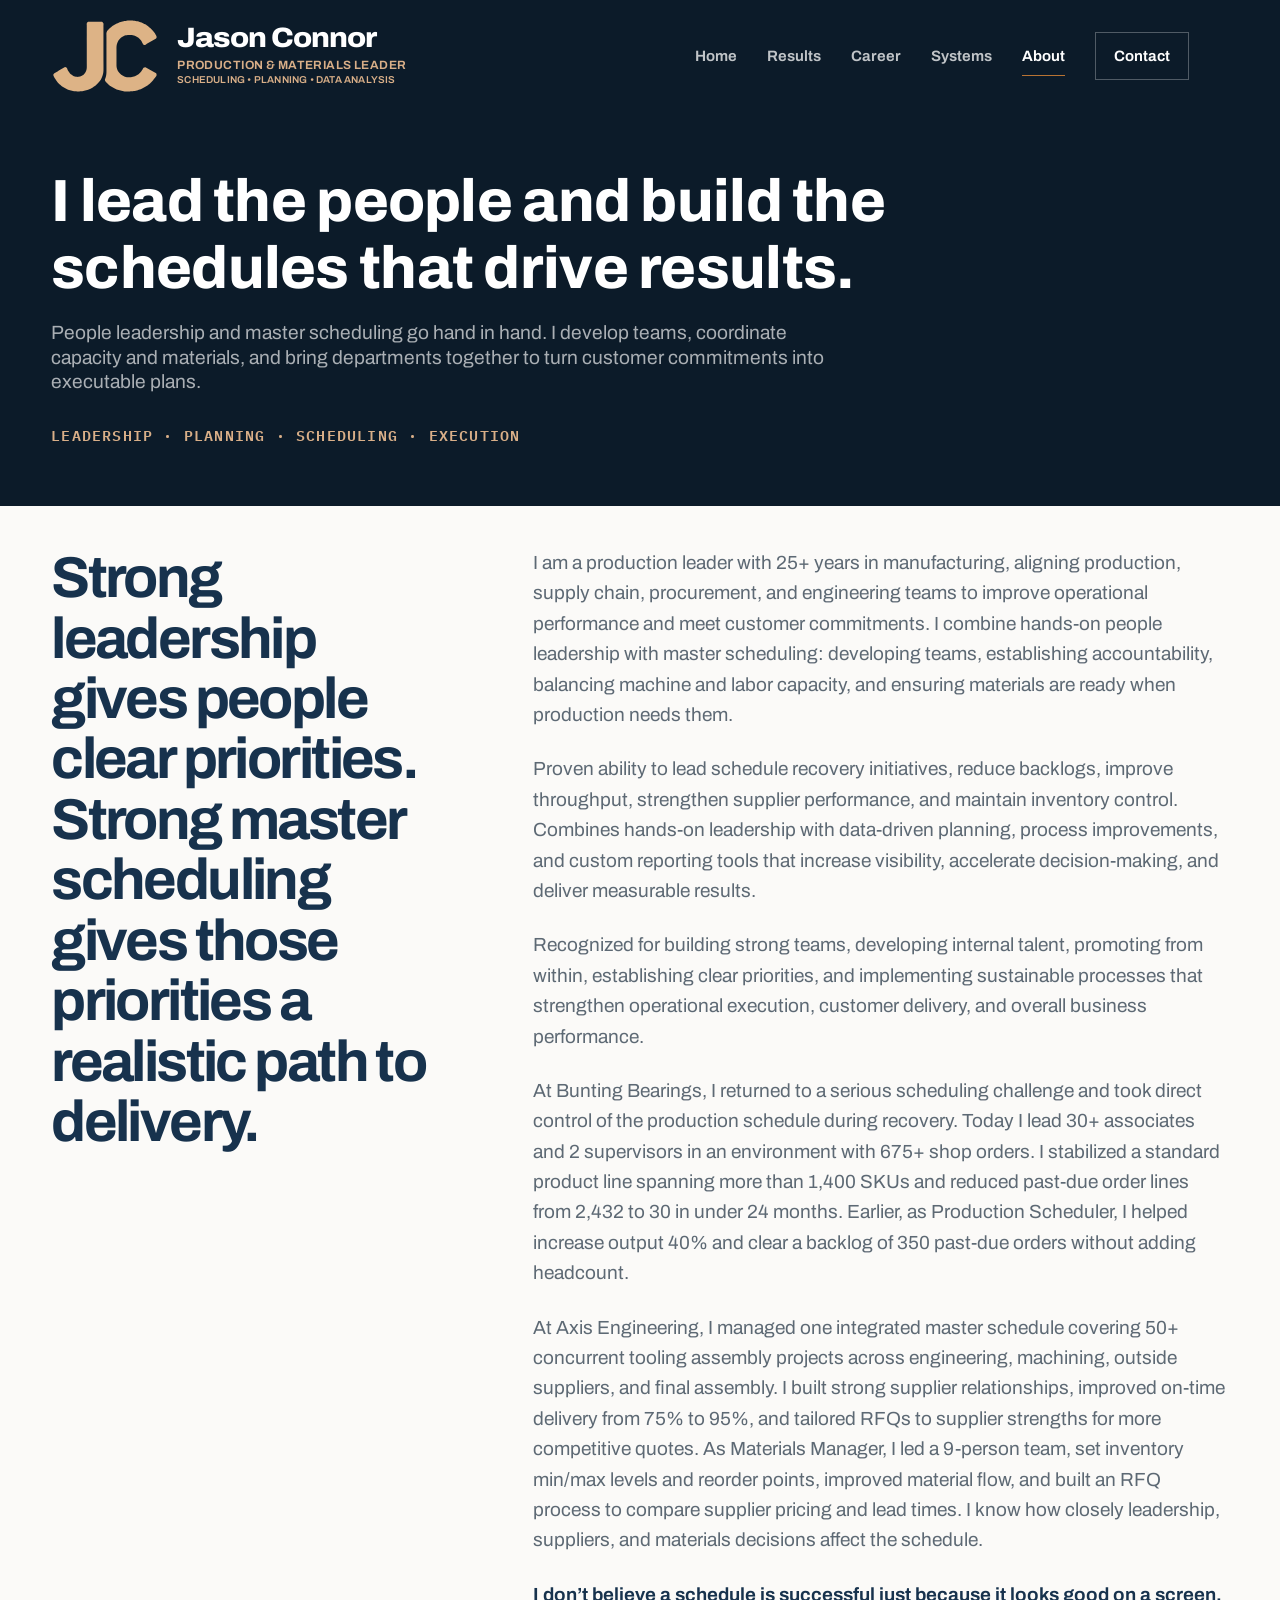
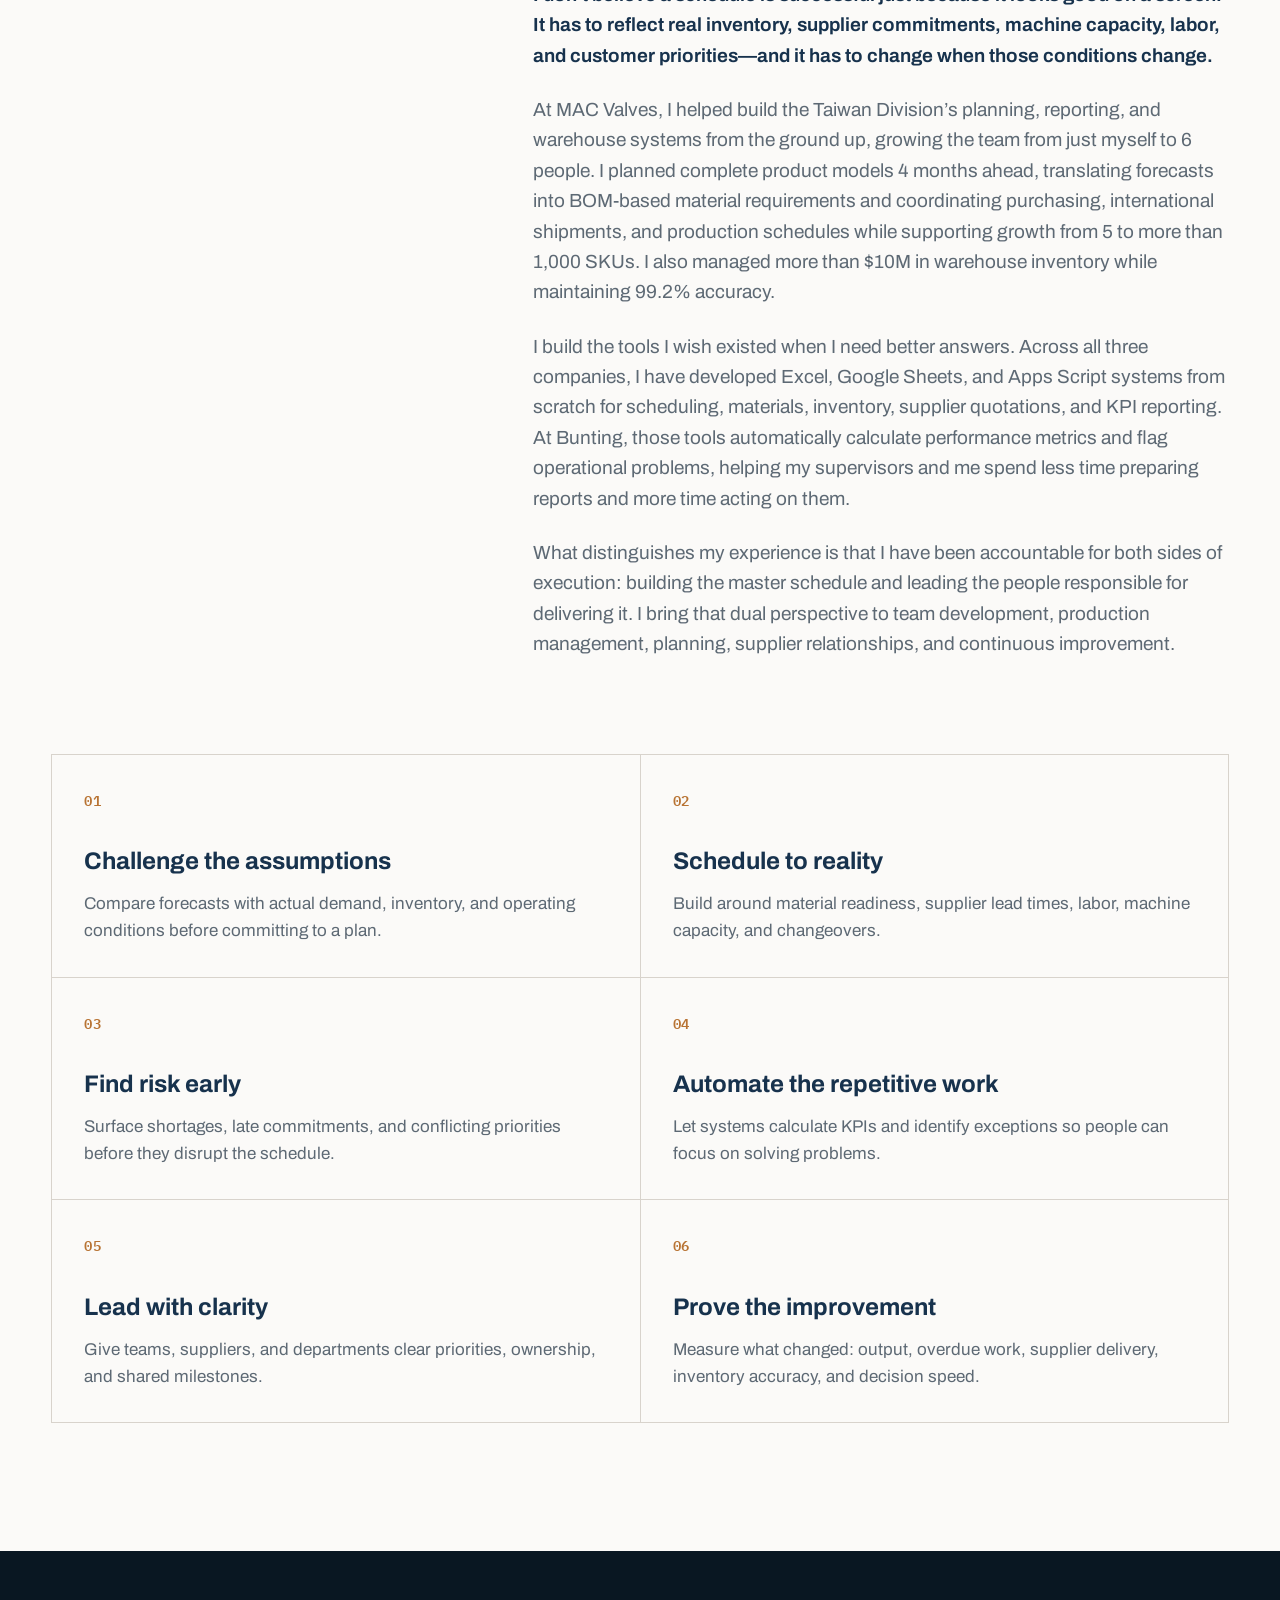
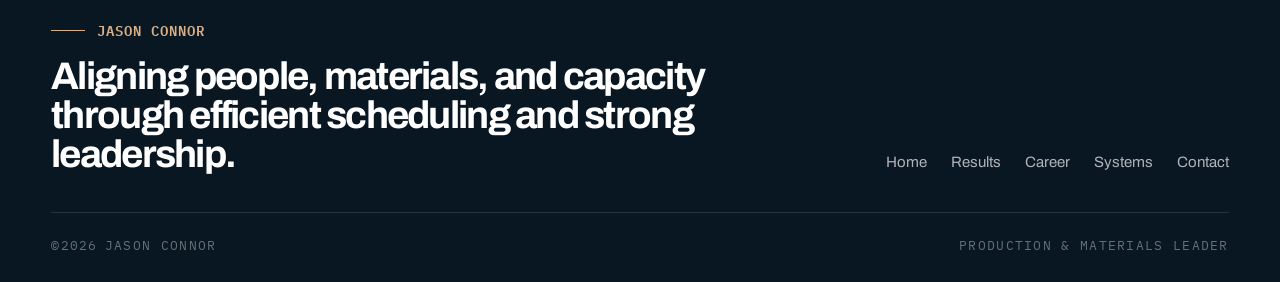
==== commit 5db62797: "Avoid repetitive efficient/effective wording in footer" ====
--- a/about/index.html
+++ b/about/index.html
@@ -2,4 +2,4 @@
 <a class="skip-link" href="#main">Skip to content</a><header class="site-header"><div class="container nav-shell"><a class="brand" href="/" style="gap:16px"><span class="brand-monogram">JC</span><span class="brand-text"><strong style="font-family:'Archivo',Arial,sans-serif;font-size:28px!important;line-height:.95!important;font-weight:820!important;letter-spacing:-.035em!important;font-stretch:108%;color:#fff">Jason Connor</strong><span style="display:block;margin-top:6px;font-family:'Archivo',Arial,sans-serif!important;font-size:12px!important;line-height:1.25!important;font-weight:650!important;letter-spacing:.035em!important;text-transform:none!important;color:#D9AF88!important">PRODUCTION &amp; MATERIALS LEADER<small class="brand-subtitle" style="display:block;font-size:10px!important;line-height:1.4!important;letter-spacing:.02em!important;font-weight:600!important">SCHEDULING • PLANNING • DATA ANALYSIS</small></span></span></a><button class="menu-toggle" aria-label="Toggle navigation" aria-expanded="false"><span></span></button><nav class="nav"><a href="/">Home</a><a href="/results">Results</a><a href="/career">Career</a><a href="/systems">Systems</a><a class="active" href="/about">About</a><a class="contact-link" href="/contact">Contact</a></nav></div></header>
 <main id="main"><section class="page-hero"><div class="container"><p class="eyebrow light">About</p><h1 class="h1">I lead the people and build the schedules that drive results.</h1><p class="lead">People leadership and master scheduling go hand in hand. I develop teams, coordinate capacity and materials, and bring departments together to turn customer commitments into executable plans.</p><div class="page-meta about-meta"><span>Leadership · Planning · Scheduling · Execution</span></div></div></section>
 <section class="section paper"><div class="container"><div class="about-layout"><div><p class="about-pull">Strong leadership gives people clear priorities. Strong master scheduling gives those priorities a realistic path to delivery.</p></div><div class="about-copy"><p>I am a production leader with 25+ years in manufacturing, aligning production, supply chain, procurement, and engineering teams to improve operational performance and meet customer commitments. I combine hands-on people leadership with master scheduling: developing teams, establishing accountability, balancing machine and labor capacity, and ensuring materials are ready when production needs them.</p><p>Proven ability to lead schedule recovery initiatives, reduce backlogs, improve throughput, strengthen supplier performance, and maintain inventory control. Combines hands-on leadership with data-driven planning, process improvements, and custom reporting tools that increase visibility, accelerate decision-making, and deliver measurable results.</p><p>Recognized for building strong teams, developing internal talent, promoting from within, establishing clear priorities, and implementing sustainable processes that strengthen operational execution, customer delivery, and overall business performance.</p><p>At Bunting Bearings, I returned to a serious scheduling challenge and took direct control of the production schedule during recovery. Today I lead 30+ associates and 2 supervisors in an environment with 675+ shop orders. I stabilized a standard product line spanning more than 1,400 SKUs and reduced past-due order lines from 2,432 to 30 in under 24 months. Earlier, as Production Scheduler, I helped increase output 40% and clear a backlog of 350 past-due orders without adding headcount.</p><p>At Axis Engineering, I managed one integrated master schedule covering 50+ concurrent tooling assembly projects across engineering, machining, outside suppliers, and final assembly. I built strong supplier relationships, improved on-time delivery from 75% to 95%, and tailored RFQs to supplier strengths for more competitive quotes. As Materials Manager, I led a 9-person team, set inventory min/max levels and reorder points, improved material flow, and built an RFQ process to compare supplier pricing and lead times. I know how closely leadership, suppliers, and materials decisions affect the schedule.</p><p class="strong">I don’t believe a schedule is successful just because it looks good on a screen. It has to reflect real inventory, supplier commitments, machine capacity, labor, and customer priorities—and it has to change when those conditions change.</p><p>At MAC Valves, I helped build the Taiwan Division’s planning, reporting, and warehouse systems from the ground up, growing the team from just myself to 6 people. I planned complete product models 4 months ahead, translating forecasts into BOM-based material requirements and coordinating purchasing, international shipments, and production schedules while supporting growth from 5 to more than 1,000 SKUs. I also managed more than $10M in warehouse inventory while maintaining 99.2% accuracy.</p><p>I build the tools I wish existed when I need better answers. Across all three companies, I have developed Excel, Google Sheets, and Apps Script systems from scratch for scheduling, materials, inventory, supplier quotations, and KPI reporting. At Bunting, those tools automatically calculate performance metrics and flag operational problems, helping my supervisors and me spend less time preparing reports and more time acting on them.</p><p>What distinguishes my experience is that I have been accountable for both sides of execution: building the master schedule and leading the people responsible for delivering it. I bring that dual perspective to team development, production management, planning, supplier relationships, and continuous improvement.</p></div></div><div class="principles reveal"><div class="principle"><span class="num">01</span><h3>Challenge the assumptions</h3><p>Compare forecasts with actual demand, inventory, and operating conditions before committing to a plan.</p></div><div class="principle"><span class="num">02</span><h3>Schedule to reality</h3><p>Build around material readiness, supplier lead times, labor, machine capacity, and changeovers.</p></div><div class="principle"><span class="num">03</span><h3>Find risk early</h3><p>Surface shortages, late commitments, and conflicting priorities before they disrupt the schedule.</p></div><div class="principle"><span class="num">04</span><h3>Automate the repetitive work</h3><p>Let systems calculate KPIs and identify exceptions so people can focus on solving problems.</p></div><div class="principle"><span class="num">05</span><h3>Lead with clarity</h3><p>Give teams, suppliers, and departments clear priorities, ownership, and shared milestones.</p></div><div class="principle"><span class="num">06</span><h3>Prove the improvement</h3><p>Measure what changed: output, overdue work, supplier delivery, inventory accuracy, and decision speed.</p></div></div></div></section>
-</main><footer class="site-footer"><div class="container"><div class="footer-top"><div><p class="eyebrow light">Jason Connor</p><div class="footer-title">Aligning people, materials, and capacity through efficient scheduling and effective leadership.</div></div><nav class="footer-nav"><a href="/">Home</a><a href="/results">Results</a><a href="/career">Career</a><a href="/systems">Systems</a><a href="/contact">Contact</a></nav></div><div class="footer-bottom"><span>© <span data-year></span> Jason Connor</span><span>PRODUCTION &amp; MATERIALS LEADER</span></div></div></footer><script src="/script.js?v=jc-anchored-20261122a"></script></body></html>+</main><footer class="site-footer"><div class="container"><div class="footer-top"><div><p class="eyebrow light">Jason Connor</p><div class="footer-title">Aligning people, materials, and capacity through efficient scheduling and strong leadership.</div></div><nav class="footer-nav"><a href="/">Home</a><a href="/results">Results</a><a href="/career">Career</a><a href="/systems">Systems</a><a href="/contact">Contact</a></nav></div><div class="footer-bottom"><span>© <span data-year></span> Jason Connor</span><span>PRODUCTION &amp; MATERIALS LEADER</span></div></div></footer><script src="/script.js?v=jc-anchored-20261122a"></script></body></html>
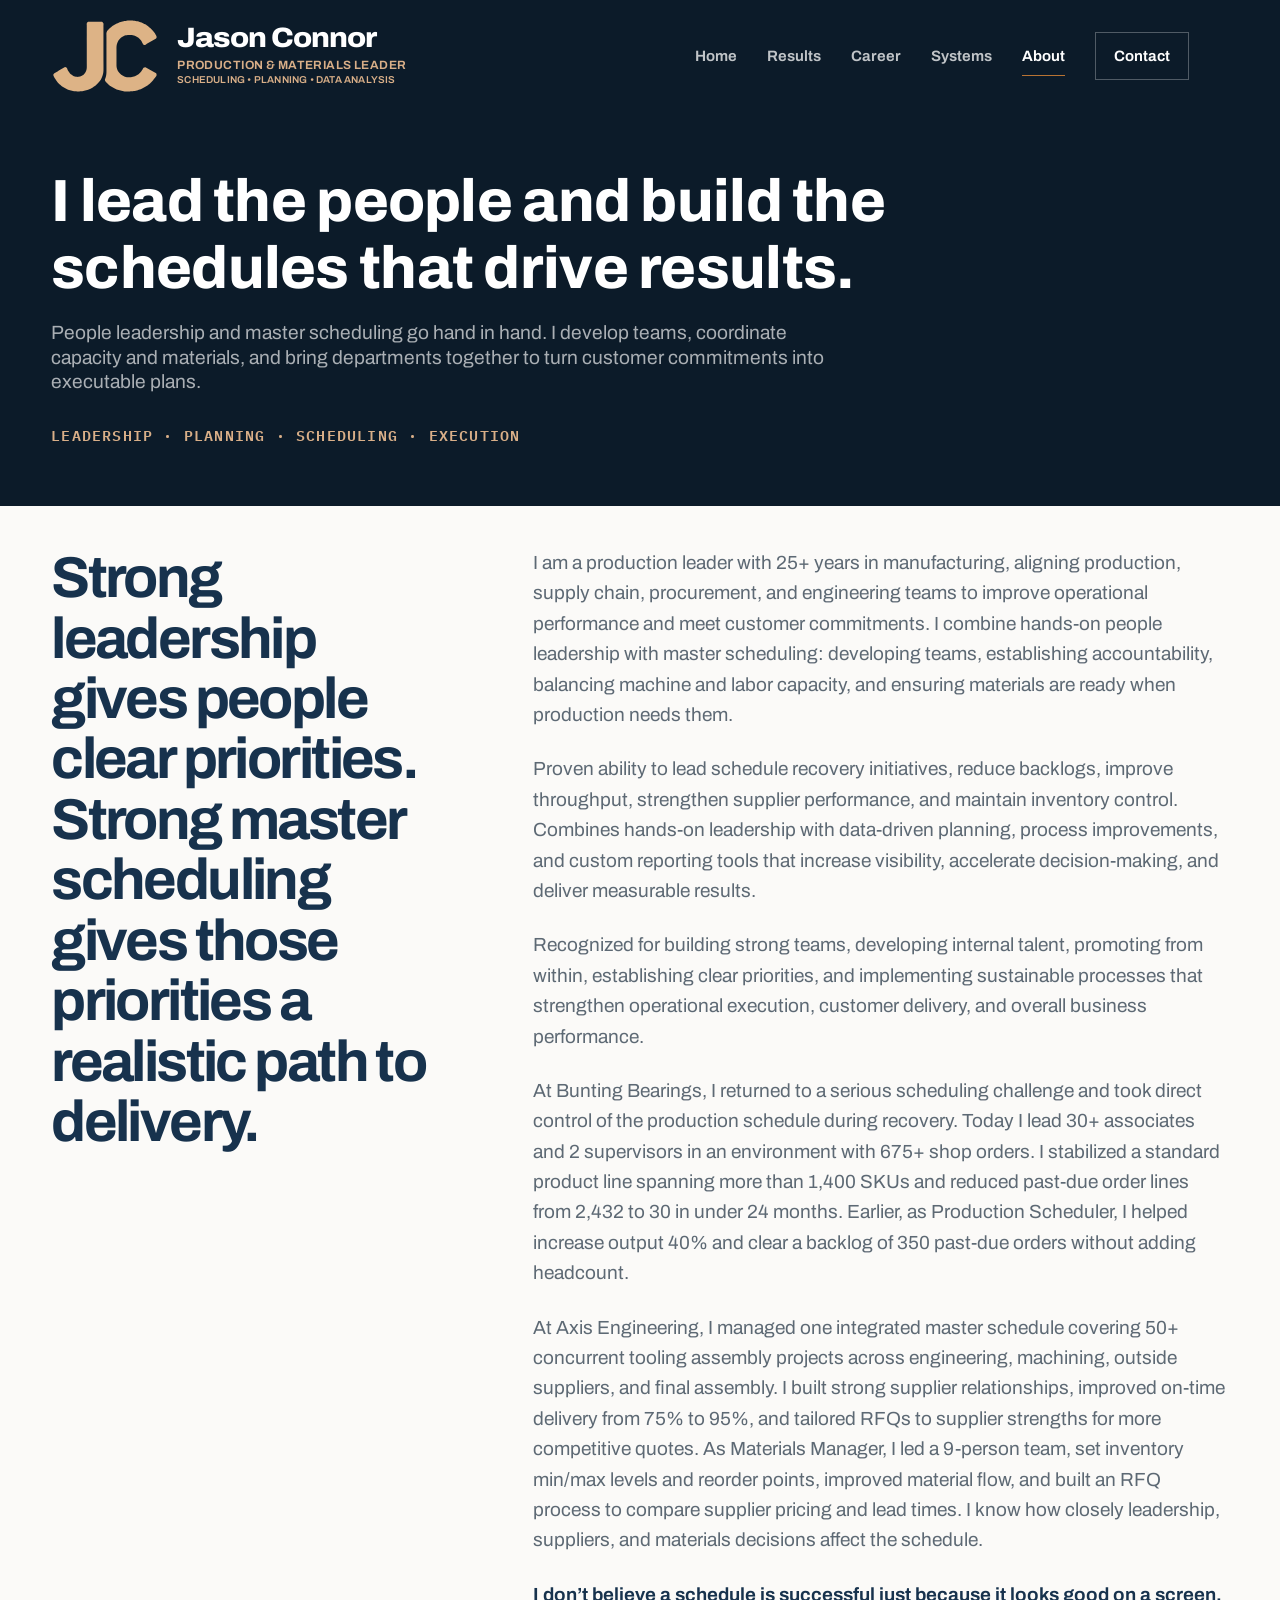
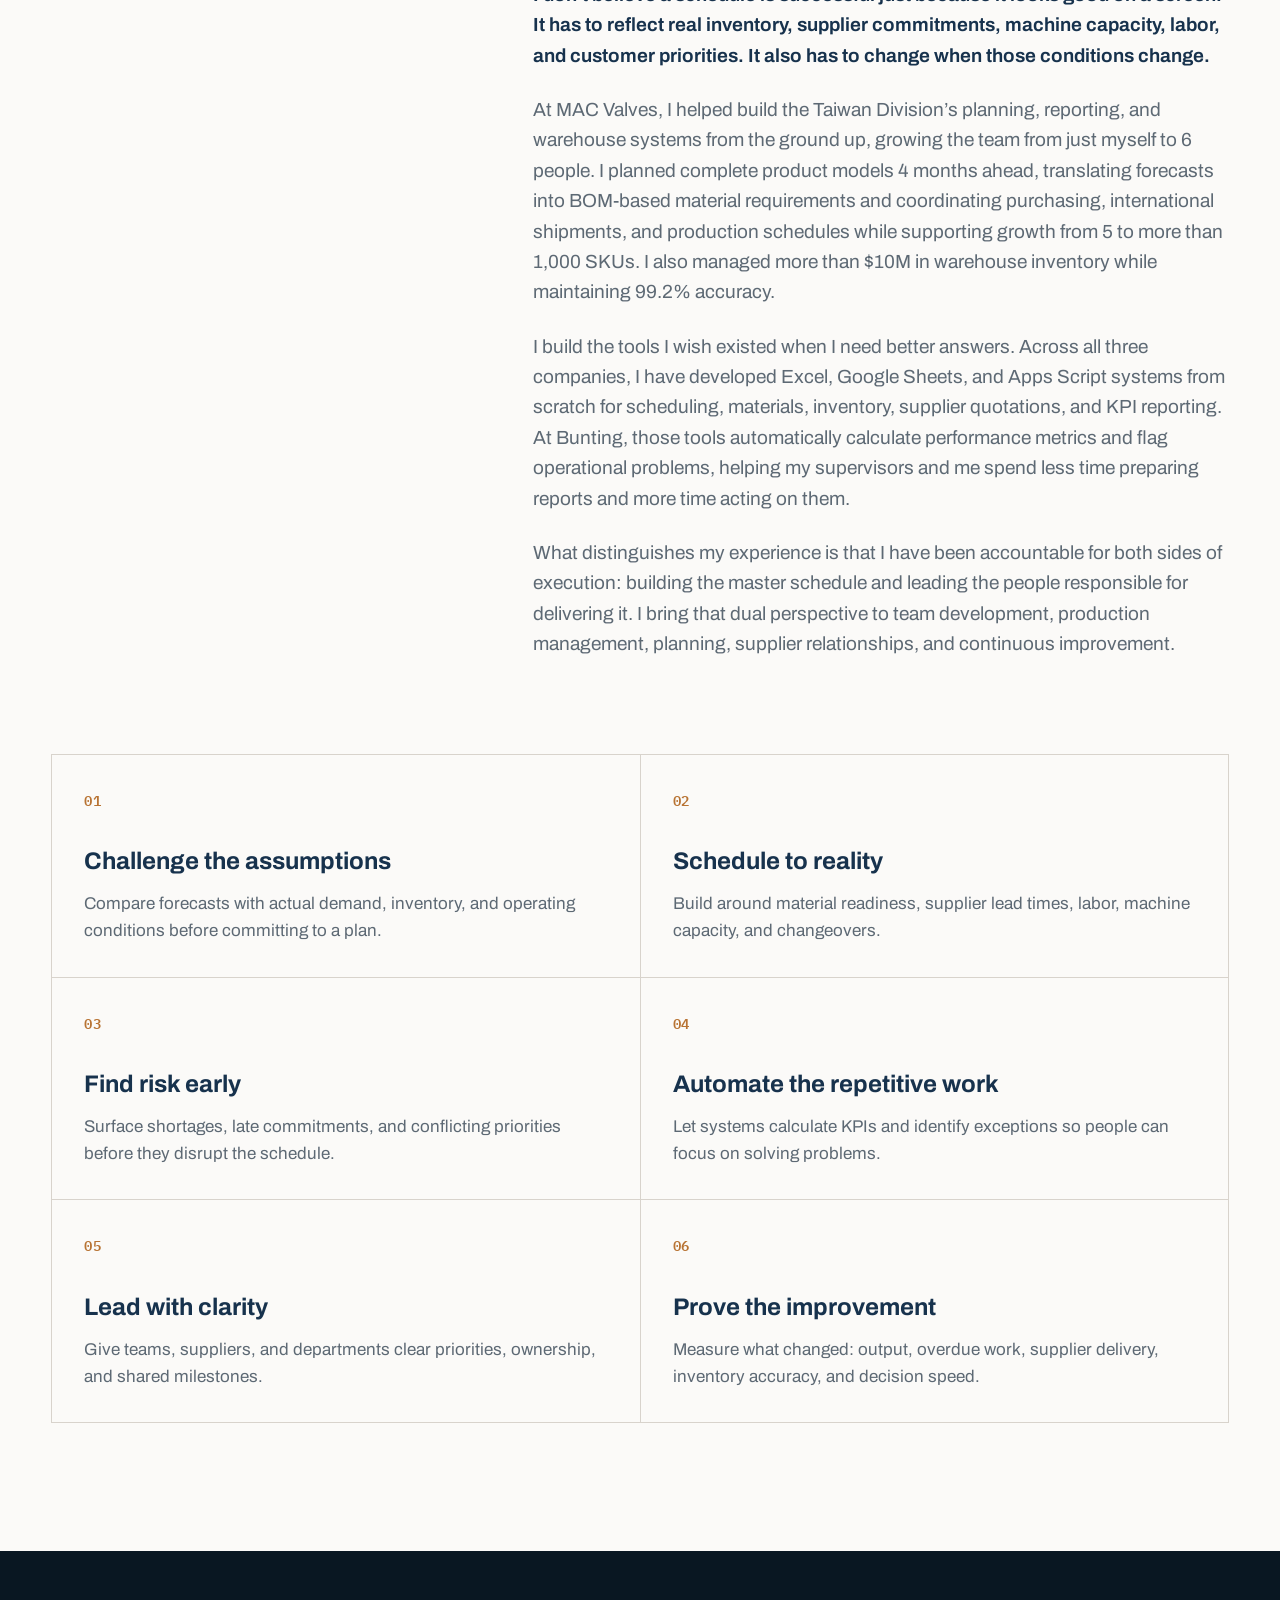
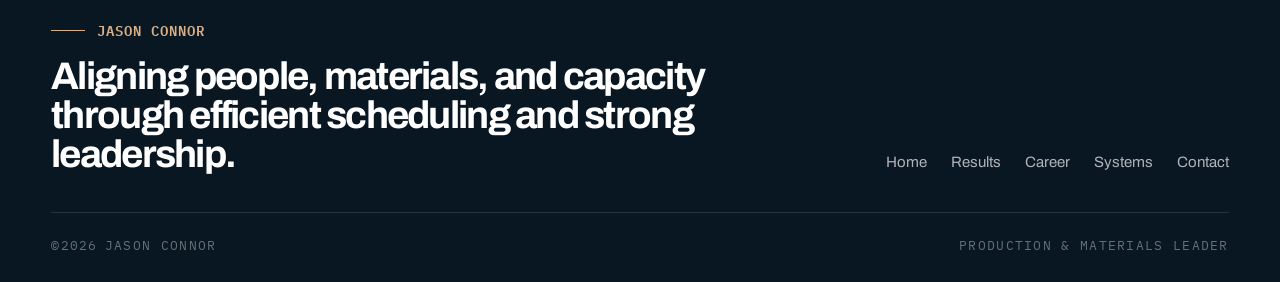
==== commit 27756fd7: "Remove em dashes from displayed content and metadata" ====
--- a/about/index.html
+++ b/about/index.html
@@ -1,5 +1,5 @@
-<!doctype html><html lang="en"><head><meta charset="utf-8"><meta name="viewport" content="width=device-width,initial-scale=1"><meta name="description" content="About Jason Connor — manufacturing people leader and master scheduler with 25+ years of experience leading teams, building schedules, and coordinating materials and capacity."><meta name="theme-color" content="#0C1B29"><title>About | Jason Connor</title><link rel="canonical" href="https://www.jasonconnor.com/about"><link rel="icon" type="image/svg+xml" href="/assets/jc-favicon.svg?v=approved-20261010-2105"><link rel="stylesheet" href="/styles.css?v=flow-buttons-20261008"><link rel="stylesheet" href="/mobile.css?v=jc-anchored-20261122a"><style>.about-meta{color:var(--copper2)}@media(max-width:720px){.about-copy p{font-size:17px!important;line-height:1.5!important}.about-copy p:last-child{margin-bottom:0!important}.principles{margin-top:28px!important}.page-hero .h1{font-size:42px!important;line-height:1.02!important;letter-spacing:-.04em!important}.page-hero .lead{font-size:18px!important;line-height:1.28!important}.page-hero .about-meta{justify-content:center!important;overflow:visible!important}.page-hero .about-meta span{font-family:'IBM Plex Mono',monospace!important;font-size:12px!important;line-height:1.2!important;font-weight:600!important;letter-spacing:.055em!important;text-transform:uppercase!important;white-space:nowrap!important;color:var(--copper2)!important}}</style></head><body>
+<!doctype html><html lang="en"><head><meta charset="utf-8"><meta name="viewport" content="width=device-width,initial-scale=1"><meta name="description" content="About Jason Connor: manufacturing people leader and master scheduler with 25+ years of experience leading teams, building schedules, and coordinating materials and capacity."><meta name="theme-color" content="#0C1B29"><title>About | Jason Connor</title><link rel="canonical" href="https://www.jasonconnor.com/about"><link rel="icon" type="image/svg+xml" href="/assets/jc-favicon.svg?v=approved-20261010-2105"><link rel="stylesheet" href="/styles.css?v=flow-buttons-20261008"><link rel="stylesheet" href="/mobile.css?v=jc-anchored-20261122a"><style>.about-meta{color:var(--copper2)}@media(max-width:720px){.about-copy p{font-size:17px!important;line-height:1.5!important}.about-copy p:last-child{margin-bottom:0!important}.principles{margin-top:28px!important}.page-hero .h1{font-size:42px!important;line-height:1.02!important;letter-spacing:-.04em!important}.page-hero .lead{font-size:18px!important;line-height:1.28!important}.page-hero .about-meta{justify-content:center!important;overflow:visible!important}.page-hero .about-meta span{font-family:'IBM Plex Mono',monospace!important;font-size:12px!important;line-height:1.2!important;font-weight:600!important;letter-spacing:.055em!important;text-transform:uppercase!important;white-space:nowrap!important;color:var(--copper2)!important}}</style></head><body>
 <a class="skip-link" href="#main">Skip to content</a><header class="site-header"><div class="container nav-shell"><a class="brand" href="/" style="gap:16px"><span class="brand-monogram">JC</span><span class="brand-text"><strong style="font-family:'Archivo',Arial,sans-serif;font-size:28px!important;line-height:.95!important;font-weight:820!important;letter-spacing:-.035em!important;font-stretch:108%;color:#fff">Jason Connor</strong><span style="display:block;margin-top:6px;font-family:'Archivo',Arial,sans-serif!important;font-size:12px!important;line-height:1.25!important;font-weight:650!important;letter-spacing:.035em!important;text-transform:none!important;color:#D9AF88!important">PRODUCTION &amp; MATERIALS LEADER<small class="brand-subtitle" style="display:block;font-size:10px!important;line-height:1.4!important;letter-spacing:.02em!important;font-weight:600!important">SCHEDULING • PLANNING • DATA ANALYSIS</small></span></span></a><button class="menu-toggle" aria-label="Toggle navigation" aria-expanded="false"><span></span></button><nav class="nav"><a href="/">Home</a><a href="/results">Results</a><a href="/career">Career</a><a href="/systems">Systems</a><a class="active" href="/about">About</a><a class="contact-link" href="/contact">Contact</a></nav></div></header>
 <main id="main"><section class="page-hero"><div class="container"><p class="eyebrow light">About</p><h1 class="h1">I lead the people and build the schedules that drive results.</h1><p class="lead">People leadership and master scheduling go hand in hand. I develop teams, coordinate capacity and materials, and bring departments together to turn customer commitments into executable plans.</p><div class="page-meta about-meta"><span>Leadership · Planning · Scheduling · Execution</span></div></div></section>
-<section class="section paper"><div class="container"><div class="about-layout"><div><p class="about-pull">Strong leadership gives people clear priorities. Strong master scheduling gives those priorities a realistic path to delivery.</p></div><div class="about-copy"><p>I am a production leader with 25+ years in manufacturing, aligning production, supply chain, procurement, and engineering teams to improve operational performance and meet customer commitments. I combine hands-on people leadership with master scheduling: developing teams, establishing accountability, balancing machine and labor capacity, and ensuring materials are ready when production needs them.</p><p>Proven ability to lead schedule recovery initiatives, reduce backlogs, improve throughput, strengthen supplier performance, and maintain inventory control. Combines hands-on leadership with data-driven planning, process improvements, and custom reporting tools that increase visibility, accelerate decision-making, and deliver measurable results.</p><p>Recognized for building strong teams, developing internal talent, promoting from within, establishing clear priorities, and implementing sustainable processes that strengthen operational execution, customer delivery, and overall business performance.</p><p>At Bunting Bearings, I returned to a serious scheduling challenge and took direct control of the production schedule during recovery. Today I lead 30+ associates and 2 supervisors in an environment with 675+ shop orders. I stabilized a standard product line spanning more than 1,400 SKUs and reduced past-due order lines from 2,432 to 30 in under 24 months. Earlier, as Production Scheduler, I helped increase output 40% and clear a backlog of 350 past-due orders without adding headcount.</p><p>At Axis Engineering, I managed one integrated master schedule covering 50+ concurrent tooling assembly projects across engineering, machining, outside suppliers, and final assembly. I built strong supplier relationships, improved on-time delivery from 75% to 95%, and tailored RFQs to supplier strengths for more competitive quotes. As Materials Manager, I led a 9-person team, set inventory min/max levels and reorder points, improved material flow, and built an RFQ process to compare supplier pricing and lead times. I know how closely leadership, suppliers, and materials decisions affect the schedule.</p><p class="strong">I don’t believe a schedule is successful just because it looks good on a screen. It has to reflect real inventory, supplier commitments, machine capacity, labor, and customer priorities—and it has to change when those conditions change.</p><p>At MAC Valves, I helped build the Taiwan Division’s planning, reporting, and warehouse systems from the ground up, growing the team from just myself to 6 people. I planned complete product models 4 months ahead, translating forecasts into BOM-based material requirements and coordinating purchasing, international shipments, and production schedules while supporting growth from 5 to more than 1,000 SKUs. I also managed more than $10M in warehouse inventory while maintaining 99.2% accuracy.</p><p>I build the tools I wish existed when I need better answers. Across all three companies, I have developed Excel, Google Sheets, and Apps Script systems from scratch for scheduling, materials, inventory, supplier quotations, and KPI reporting. At Bunting, those tools automatically calculate performance metrics and flag operational problems, helping my supervisors and me spend less time preparing reports and more time acting on them.</p><p>What distinguishes my experience is that I have been accountable for both sides of execution: building the master schedule and leading the people responsible for delivering it. I bring that dual perspective to team development, production management, planning, supplier relationships, and continuous improvement.</p></div></div><div class="principles reveal"><div class="principle"><span class="num">01</span><h3>Challenge the assumptions</h3><p>Compare forecasts with actual demand, inventory, and operating conditions before committing to a plan.</p></div><div class="principle"><span class="num">02</span><h3>Schedule to reality</h3><p>Build around material readiness, supplier lead times, labor, machine capacity, and changeovers.</p></div><div class="principle"><span class="num">03</span><h3>Find risk early</h3><p>Surface shortages, late commitments, and conflicting priorities before they disrupt the schedule.</p></div><div class="principle"><span class="num">04</span><h3>Automate the repetitive work</h3><p>Let systems calculate KPIs and identify exceptions so people can focus on solving problems.</p></div><div class="principle"><span class="num">05</span><h3>Lead with clarity</h3><p>Give teams, suppliers, and departments clear priorities, ownership, and shared milestones.</p></div><div class="principle"><span class="num">06</span><h3>Prove the improvement</h3><p>Measure what changed: output, overdue work, supplier delivery, inventory accuracy, and decision speed.</p></div></div></div></section>
+<section class="section paper"><div class="container"><div class="about-layout"><div><p class="about-pull">Strong leadership gives people clear priorities. Strong master scheduling gives those priorities a realistic path to delivery.</p></div><div class="about-copy"><p>I am a production leader with 25+ years in manufacturing, aligning production, supply chain, procurement, and engineering teams to improve operational performance and meet customer commitments. I combine hands-on people leadership with master scheduling: developing teams, establishing accountability, balancing machine and labor capacity, and ensuring materials are ready when production needs them.</p><p>Proven ability to lead schedule recovery initiatives, reduce backlogs, improve throughput, strengthen supplier performance, and maintain inventory control. Combines hands-on leadership with data-driven planning, process improvements, and custom reporting tools that increase visibility, accelerate decision-making, and deliver measurable results.</p><p>Recognized for building strong teams, developing internal talent, promoting from within, establishing clear priorities, and implementing sustainable processes that strengthen operational execution, customer delivery, and overall business performance.</p><p>At Bunting Bearings, I returned to a serious scheduling challenge and took direct control of the production schedule during recovery. Today I lead 30+ associates and 2 supervisors in an environment with 675+ shop orders. I stabilized a standard product line spanning more than 1,400 SKUs and reduced past-due order lines from 2,432 to 30 in under 24 months. Earlier, as Production Scheduler, I helped increase output 40% and clear a backlog of 350 past-due orders without adding headcount.</p><p>At Axis Engineering, I managed one integrated master schedule covering 50+ concurrent tooling assembly projects across engineering, machining, outside suppliers, and final assembly. I built strong supplier relationships, improved on-time delivery from 75% to 95%, and tailored RFQs to supplier strengths for more competitive quotes. As Materials Manager, I led a 9-person team, set inventory min/max levels and reorder points, improved material flow, and built an RFQ process to compare supplier pricing and lead times. I know how closely leadership, suppliers, and materials decisions affect the schedule.</p><p class="strong">I don’t believe a schedule is successful just because it looks good on a screen. It has to reflect real inventory, supplier commitments, machine capacity, labor, and customer priorities. It also has to change when those conditions change.</p><p>At MAC Valves, I helped build the Taiwan Division’s planning, reporting, and warehouse systems from the ground up, growing the team from just myself to 6 people. I planned complete product models 4 months ahead, translating forecasts into BOM-based material requirements and coordinating purchasing, international shipments, and production schedules while supporting growth from 5 to more than 1,000 SKUs. I also managed more than $10M in warehouse inventory while maintaining 99.2% accuracy.</p><p>I build the tools I wish existed when I need better answers. Across all three companies, I have developed Excel, Google Sheets, and Apps Script systems from scratch for scheduling, materials, inventory, supplier quotations, and KPI reporting. At Bunting, those tools automatically calculate performance metrics and flag operational problems, helping my supervisors and me spend less time preparing reports and more time acting on them.</p><p>What distinguishes my experience is that I have been accountable for both sides of execution: building the master schedule and leading the people responsible for delivering it. I bring that dual perspective to team development, production management, planning, supplier relationships, and continuous improvement.</p></div></div><div class="principles reveal"><div class="principle"><span class="num">01</span><h3>Challenge the assumptions</h3><p>Compare forecasts with actual demand, inventory, and operating conditions before committing to a plan.</p></div><div class="principle"><span class="num">02</span><h3>Schedule to reality</h3><p>Build around material readiness, supplier lead times, labor, machine capacity, and changeovers.</p></div><div class="principle"><span class="num">03</span><h3>Find risk early</h3><p>Surface shortages, late commitments, and conflicting priorities before they disrupt the schedule.</p></div><div class="principle"><span class="num">04</span><h3>Automate the repetitive work</h3><p>Let systems calculate KPIs and identify exceptions so people can focus on solving problems.</p></div><div class="principle"><span class="num">05</span><h3>Lead with clarity</h3><p>Give teams, suppliers, and departments clear priorities, ownership, and shared milestones.</p></div><div class="principle"><span class="num">06</span><h3>Prove the improvement</h3><p>Measure what changed: output, overdue work, supplier delivery, inventory accuracy, and decision speed.</p></div></div></div></section>
 </main><footer class="site-footer"><div class="container"><div class="footer-top"><div><p class="eyebrow light">Jason Connor</p><div class="footer-title">Aligning people, materials, and capacity through efficient scheduling and strong leadership.</div></div><nav class="footer-nav"><a href="/">Home</a><a href="/results">Results</a><a href="/career">Career</a><a href="/systems">Systems</a><a href="/contact">Contact</a></nav></div><div class="footer-bottom"><span>© <span data-year></span> Jason Connor</span><span>PRODUCTION &amp; MATERIALS LEADER</span></div></div></footer><script src="/script.js?v=jc-anchored-20261122a"></script></body></html>
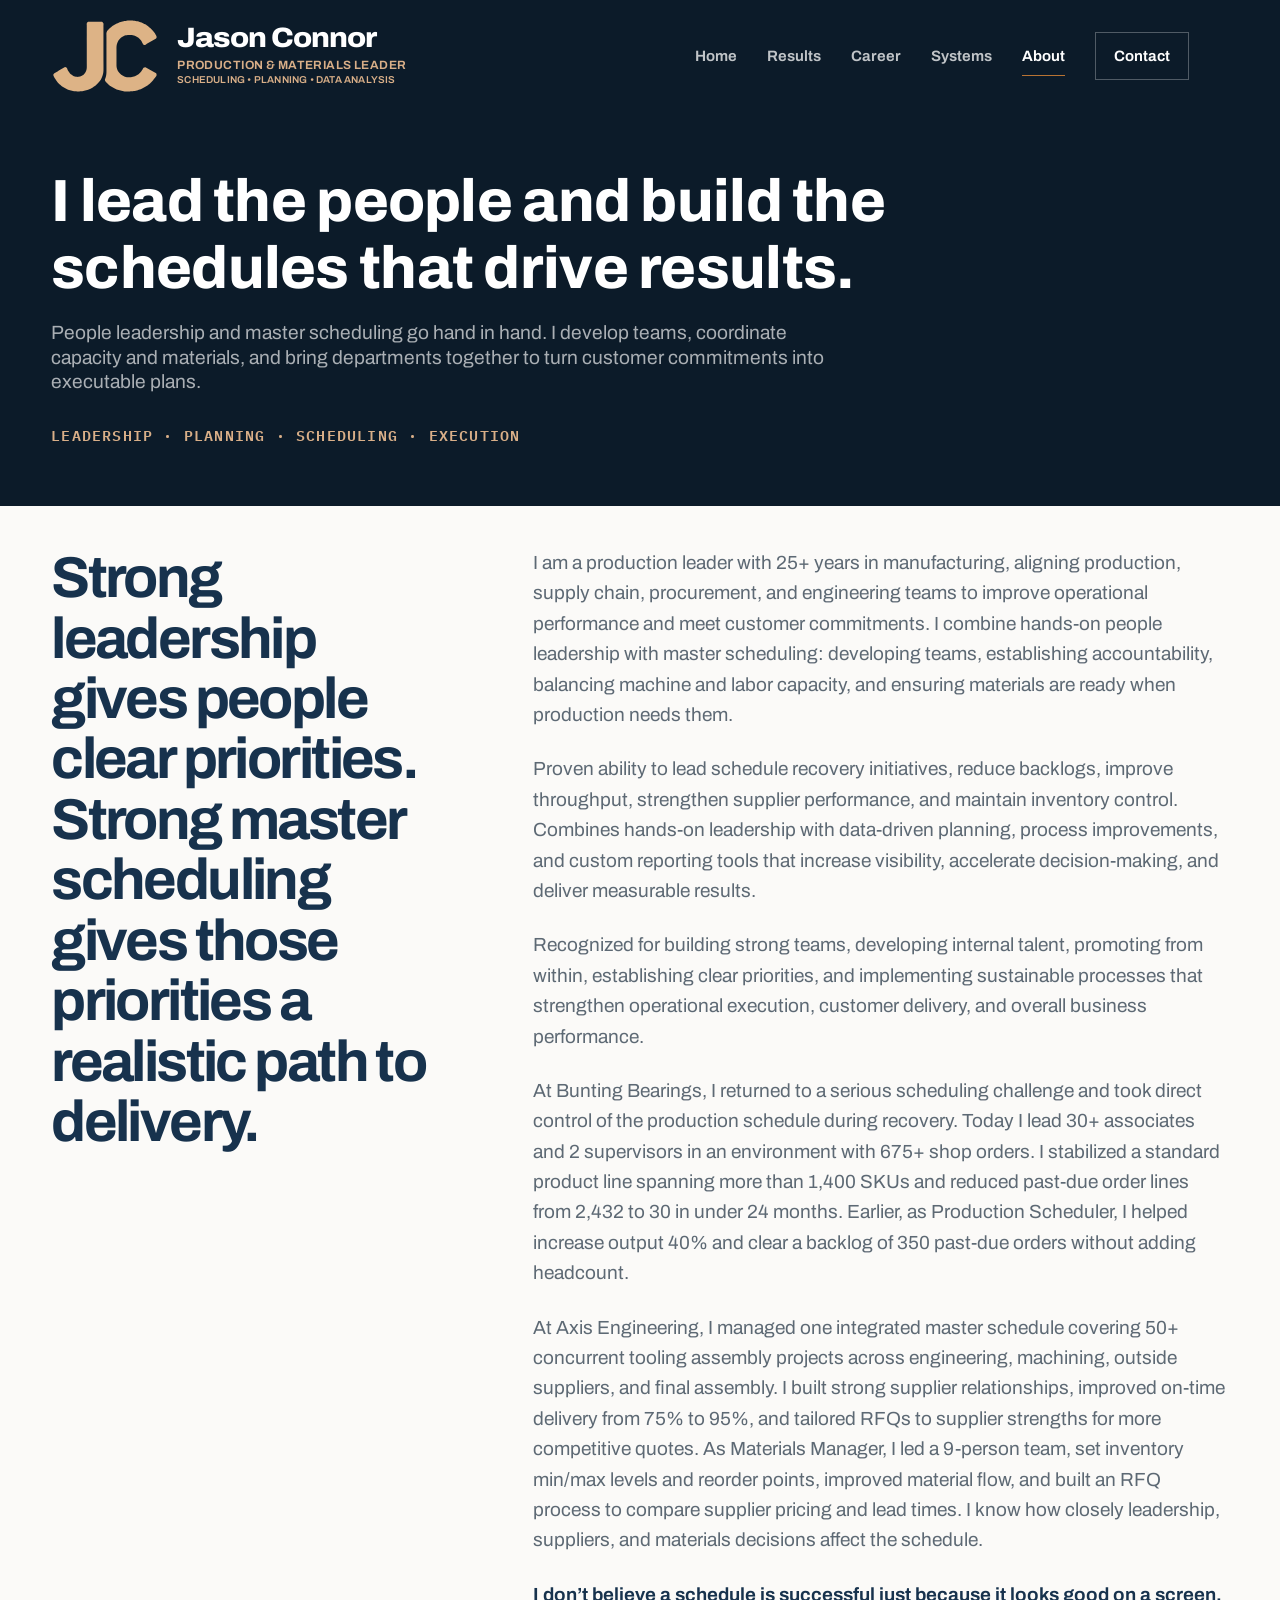
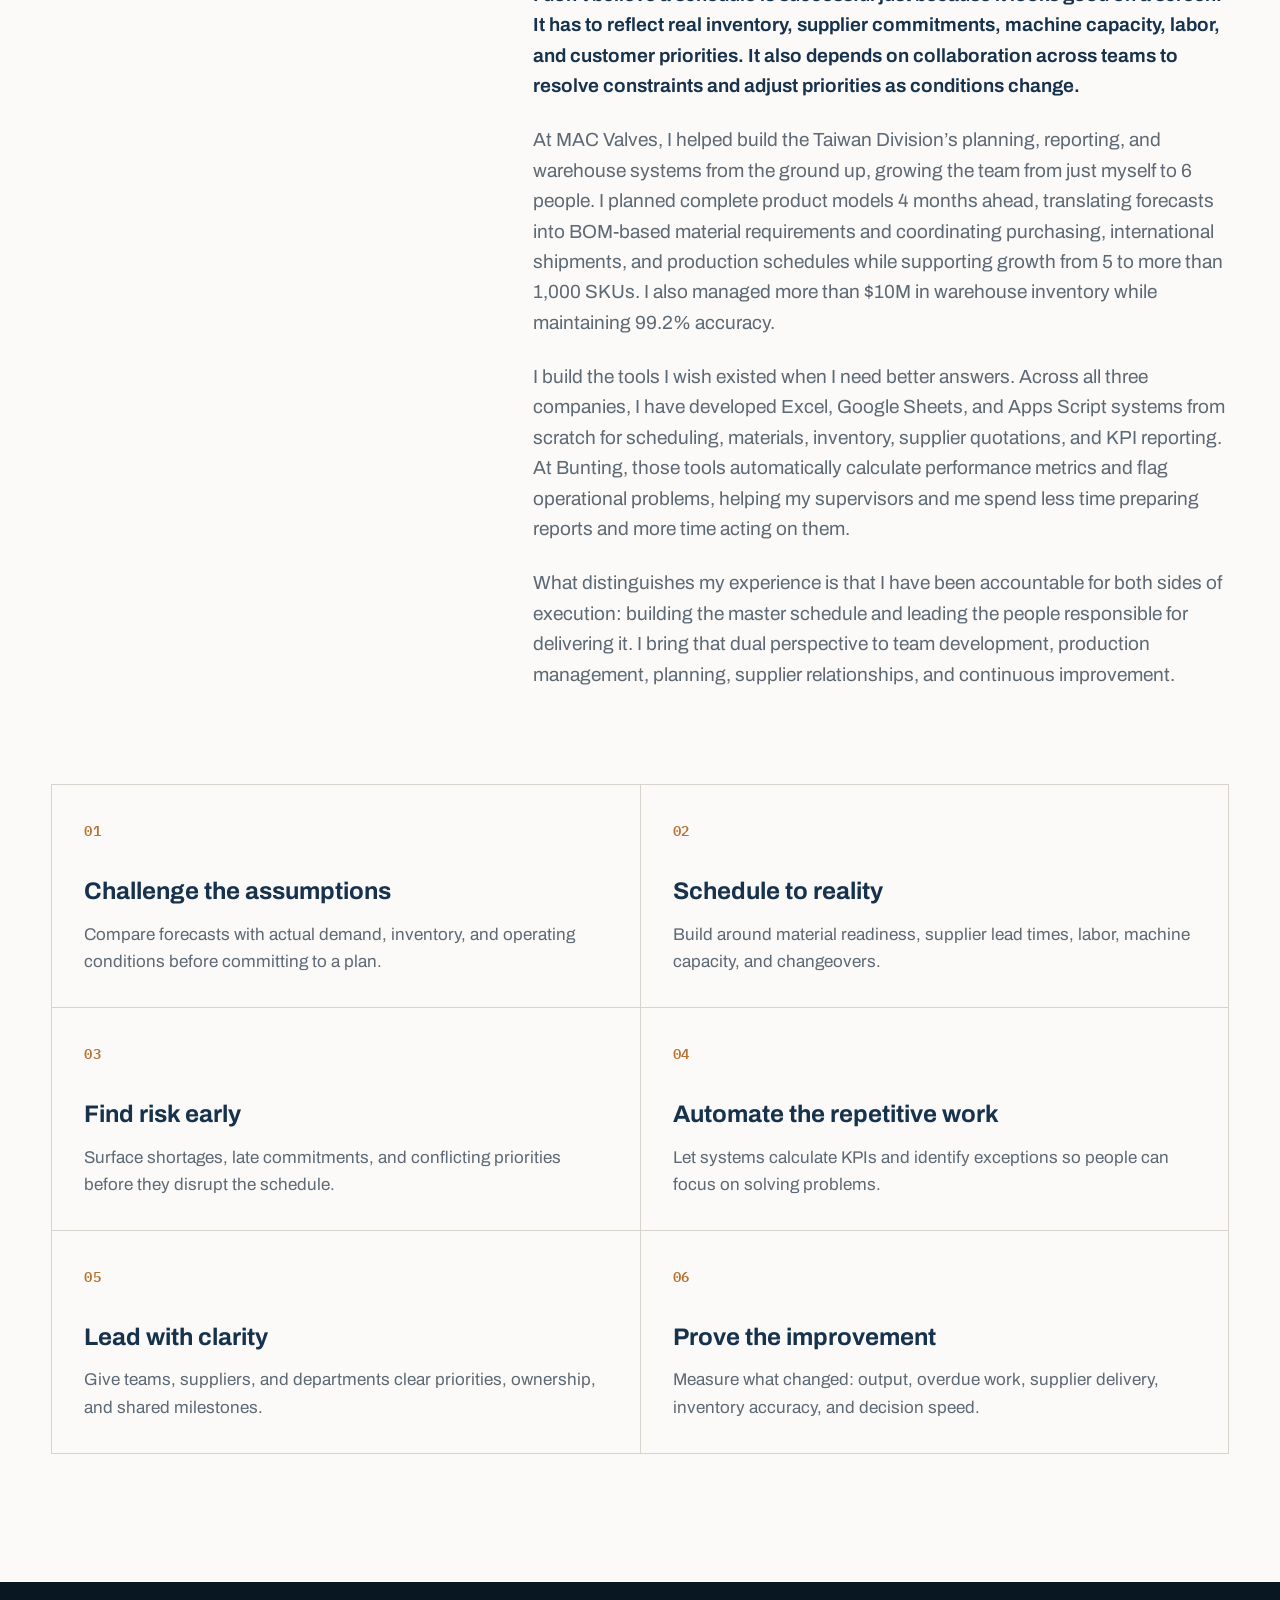
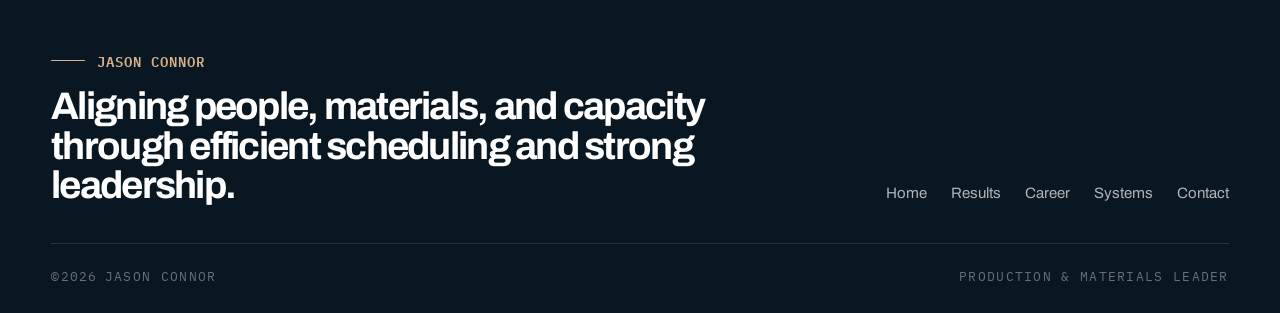
==== commit fb445828: "Highlight team collaboration in About scheduling statement" ====
--- a/about/index.html
+++ b/about/index.html
@@ -1,5 +1,5 @@
-<!doctype html><html lang="en"><head><meta charset="utf-8"><meta name="viewport" content="width=device-width,initial-scale=1"><meta name="description" content="About Jason Connor: manufacturing people leader and master scheduler with 25+ years of experience leading teams, building schedules, and coordinating materials and capacity."><meta name="theme-color" content="#0C1B29"><title>About | Jason Connor</title><link rel="canonical" href="https://www.jasonconnor.com/about"><link rel="icon" type="image/svg+xml" href="/assets/jc-favicon.svg?v=approved-20261010-2105"><link rel="stylesheet" href="/styles.css?v=flow-buttons-20261008"><link rel="stylesheet" href="/mobile.css?v=jc-anchored-20261122a"><style>.about-meta{color:var(--copper2)}@media(max-width:720px){.about-copy p{font-size:17px!important;line-height:1.5!important}.about-copy p:last-child{margin-bottom:0!important}.principles{margin-top:28px!important}.page-hero .h1{font-size:42px!important;line-height:1.02!important;letter-spacing:-.04em!important}.page-hero .lead{font-size:18px!important;line-height:1.28!important}.page-hero .about-meta{justify-content:center!important;overflow:visible!important}.page-hero .about-meta span{font-family:'IBM Plex Mono',monospace!important;font-size:12px!important;line-height:1.2!important;font-weight:600!important;letter-spacing:.055em!important;text-transform:uppercase!important;white-space:nowrap!important;color:var(--copper2)!important}}</style></head><body>
+<!doctype html><html lang="en"><head><meta charset="utf-8"><meta name="viewport" content="width=device-width,initial-scale=1"><meta name="description" content="About Jason Connor: manufacturing people leader and master scheduler with 25+ years of experience leading teams, building schedules, and coordinating materials and capacity."><meta name="theme-color" content="#0C1B29"><title>About | Jason Connor</title><link rel="canonical" href="https://www.jasonconnor.com/about"><link rel="icon" type="image/svg+xml" href="/assets/jc-favicon.svg?v=approved-20261010-2105"><link rel="stylesheet" href="/styles.css?v=flow-buttons-20261008"><link rel="stylesheet" href="/mobile.css?v=static-label-20261123b"><style>.about-meta{color:var(--copper2)}@media(max-width:720px){.about-copy p{font-size:17px!important;line-height:1.5!important}.about-copy p:last-child{margin-bottom:0!important}.principles{margin-top:28px!important}.page-hero .h1{font-size:42px!important;line-height:1.02!important;letter-spacing:-.04em!important}.page-hero .lead{font-size:18px!important;line-height:1.28!important}.page-hero .about-meta{justify-content:center!important;overflow:visible!important}.page-hero .about-meta span{font-family:'IBM Plex Mono',monospace!important;font-size:12px!important;line-height:1.2!important;font-weight:600!important;letter-spacing:.055em!important;text-transform:uppercase!important;white-space:nowrap!important;color:var(--copper2)!important}}</style></head><body>
 <a class="skip-link" href="#main">Skip to content</a><header class="site-header"><div class="container nav-shell"><a class="brand" href="/" style="gap:16px"><span class="brand-monogram">JC</span><span class="brand-text"><strong style="font-family:'Archivo',Arial,sans-serif;font-size:28px!important;line-height:.95!important;font-weight:820!important;letter-spacing:-.035em!important;font-stretch:108%;color:#fff">Jason Connor</strong><span style="display:block;margin-top:6px;font-family:'Archivo',Arial,sans-serif!important;font-size:12px!important;line-height:1.25!important;font-weight:650!important;letter-spacing:.035em!important;text-transform:none!important;color:#D9AF88!important">PRODUCTION &amp; MATERIALS LEADER<small class="brand-subtitle" style="display:block;font-size:10px!important;line-height:1.4!important;letter-spacing:.02em!important;font-weight:600!important">SCHEDULING • PLANNING • DATA ANALYSIS</small></span></span></a><button class="menu-toggle" aria-label="Toggle navigation" aria-expanded="false"><span></span></button><nav class="nav"><a href="/">Home</a><a href="/results">Results</a><a href="/career">Career</a><a href="/systems">Systems</a><a class="active" href="/about">About</a><a class="contact-link" href="/contact">Contact</a></nav></div></header>
-<main id="main"><section class="page-hero"><div class="container"><p class="eyebrow light">About</p><h1 class="h1">I lead the people and build the schedules that drive results.</h1><p class="lead">People leadership and master scheduling go hand in hand. I develop teams, coordinate capacity and materials, and bring departments together to turn customer commitments into executable plans.</p><div class="page-meta about-meta"><span>Leadership · Planning · Scheduling · Execution</span></div></div></section>
-<section class="section paper"><div class="container"><div class="about-layout"><div><p class="about-pull">Strong leadership gives people clear priorities. Strong master scheduling gives those priorities a realistic path to delivery.</p></div><div class="about-copy"><p>I am a production leader with 25+ years in manufacturing, aligning production, supply chain, procurement, and engineering teams to improve operational performance and meet customer commitments. I combine hands-on people leadership with master scheduling: developing teams, establishing accountability, balancing machine and labor capacity, and ensuring materials are ready when production needs them.</p><p>Proven ability to lead schedule recovery initiatives, reduce backlogs, improve throughput, strengthen supplier performance, and maintain inventory control. Combines hands-on leadership with data-driven planning, process improvements, and custom reporting tools that increase visibility, accelerate decision-making, and deliver measurable results.</p><p>Recognized for building strong teams, developing internal talent, promoting from within, establishing clear priorities, and implementing sustainable processes that strengthen operational execution, customer delivery, and overall business performance.</p><p>At Bunting Bearings, I returned to a serious scheduling challenge and took direct control of the production schedule during recovery. Today I lead 30+ associates and 2 supervisors in an environment with 675+ shop orders. I stabilized a standard product line spanning more than 1,400 SKUs and reduced past-due order lines from 2,432 to 30 in under 24 months. Earlier, as Production Scheduler, I helped increase output 40% and clear a backlog of 350 past-due orders without adding headcount.</p><p>At Axis Engineering, I managed one integrated master schedule covering 50+ concurrent tooling assembly projects across engineering, machining, outside suppliers, and final assembly. I built strong supplier relationships, improved on-time delivery from 75% to 95%, and tailored RFQs to supplier strengths for more competitive quotes. As Materials Manager, I led a 9-person team, set inventory min/max levels and reorder points, improved material flow, and built an RFQ process to compare supplier pricing and lead times. I know how closely leadership, suppliers, and materials decisions affect the schedule.</p><p class="strong">I don’t believe a schedule is successful just because it looks good on a screen. It has to reflect real inventory, supplier commitments, machine capacity, labor, and customer priorities. It also has to change when those conditions change.</p><p>At MAC Valves, I helped build the Taiwan Division’s planning, reporting, and warehouse systems from the ground up, growing the team from just myself to 6 people. I planned complete product models 4 months ahead, translating forecasts into BOM-based material requirements and coordinating purchasing, international shipments, and production schedules while supporting growth from 5 to more than 1,000 SKUs. I also managed more than $10M in warehouse inventory while maintaining 99.2% accuracy.</p><p>I build the tools I wish existed when I need better answers. Across all three companies, I have developed Excel, Google Sheets, and Apps Script systems from scratch for scheduling, materials, inventory, supplier quotations, and KPI reporting. At Bunting, those tools automatically calculate performance metrics and flag operational problems, helping my supervisors and me spend less time preparing reports and more time acting on them.</p><p>What distinguishes my experience is that I have been accountable for both sides of execution: building the master schedule and leading the people responsible for delivering it. I bring that dual perspective to team development, production management, planning, supplier relationships, and continuous improvement.</p></div></div><div class="principles reveal"><div class="principle"><span class="num">01</span><h3>Challenge the assumptions</h3><p>Compare forecasts with actual demand, inventory, and operating conditions before committing to a plan.</p></div><div class="principle"><span class="num">02</span><h3>Schedule to reality</h3><p>Build around material readiness, supplier lead times, labor, machine capacity, and changeovers.</p></div><div class="principle"><span class="num">03</span><h3>Find risk early</h3><p>Surface shortages, late commitments, and conflicting priorities before they disrupt the schedule.</p></div><div class="principle"><span class="num">04</span><h3>Automate the repetitive work</h3><p>Let systems calculate KPIs and identify exceptions so people can focus on solving problems.</p></div><div class="principle"><span class="num">05</span><h3>Lead with clarity</h3><p>Give teams, suppliers, and departments clear priorities, ownership, and shared milestones.</p></div><div class="principle"><span class="num">06</span><h3>Prove the improvement</h3><p>Measure what changed: output, overdue work, supplier delivery, inventory accuracy, and decision speed.</p></div></div></div></section>
+<main id="main" data-mobile-label="ABOUT"><section class="page-hero"><div class="container"><p class="eyebrow light">About</p><h1 class="h1">I lead the people and build the schedules that drive results.</h1><p class="lead">People leadership and master scheduling go hand in hand. I develop teams, coordinate capacity and materials, and bring departments together to turn customer commitments into executable plans.</p><div class="page-meta about-meta"><span>Leadership · Planning · Scheduling · Execution</span></div></div></section>
+<section class="section paper"><div class="container"><div class="about-layout"><div><p class="about-pull">Strong leadership gives people clear priorities. Strong master scheduling gives those priorities a realistic path to delivery.</p></div><div class="about-copy"><p>I am a production leader with 25+ years in manufacturing, aligning production, supply chain, procurement, and engineering teams to improve operational performance and meet customer commitments. I combine hands-on people leadership with master scheduling: developing teams, establishing accountability, balancing machine and labor capacity, and ensuring materials are ready when production needs them.</p><p>Proven ability to lead schedule recovery initiatives, reduce backlogs, improve throughput, strengthen supplier performance, and maintain inventory control. Combines hands-on leadership with data-driven planning, process improvements, and custom reporting tools that increase visibility, accelerate decision-making, and deliver measurable results.</p><p>Recognized for building strong teams, developing internal talent, promoting from within, establishing clear priorities, and implementing sustainable processes that strengthen operational execution, customer delivery, and overall business performance.</p><p>At Bunting Bearings, I returned to a serious scheduling challenge and took direct control of the production schedule during recovery. Today I lead 30+ associates and 2 supervisors in an environment with 675+ shop orders. I stabilized a standard product line spanning more than 1,400 SKUs and reduced past-due order lines from 2,432 to 30 in under 24 months. Earlier, as Production Scheduler, I helped increase output 40% and clear a backlog of 350 past-due orders without adding headcount.</p><p>At Axis Engineering, I managed one integrated master schedule covering 50+ concurrent tooling assembly projects across engineering, machining, outside suppliers, and final assembly. I built strong supplier relationships, improved on-time delivery from 75% to 95%, and tailored RFQs to supplier strengths for more competitive quotes. As Materials Manager, I led a 9-person team, set inventory min/max levels and reorder points, improved material flow, and built an RFQ process to compare supplier pricing and lead times. I know how closely leadership, suppliers, and materials decisions affect the schedule.</p><p class="strong">I don’t believe a schedule is successful just because it looks good on a screen. It has to reflect real inventory, supplier commitments, machine capacity, labor, and customer priorities. It also depends on collaboration across teams to resolve constraints and adjust priorities as conditions change.</p><p>At MAC Valves, I helped build the Taiwan Division’s planning, reporting, and warehouse systems from the ground up, growing the team from just myself to 6 people. I planned complete product models 4 months ahead, translating forecasts into BOM-based material requirements and coordinating purchasing, international shipments, and production schedules while supporting growth from 5 to more than 1,000 SKUs. I also managed more than $10M in warehouse inventory while maintaining 99.2% accuracy.</p><p>I build the tools I wish existed when I need better answers. Across all three companies, I have developed Excel, Google Sheets, and Apps Script systems from scratch for scheduling, materials, inventory, supplier quotations, and KPI reporting. At Bunting, those tools automatically calculate performance metrics and flag operational problems, helping my supervisors and me spend less time preparing reports and more time acting on them.</p><p>What distinguishes my experience is that I have been accountable for both sides of execution: building the master schedule and leading the people responsible for delivering it. I bring that dual perspective to team development, production management, planning, supplier relationships, and continuous improvement.</p></div></div><div class="principles reveal"><div class="principle"><span class="num">01</span><h3>Challenge the assumptions</h3><p>Compare forecasts with actual demand, inventory, and operating conditions before committing to a plan.</p></div><div class="principle"><span class="num">02</span><h3>Schedule to reality</h3><p>Build around material readiness, supplier lead times, labor, machine capacity, and changeovers.</p></div><div class="principle"><span class="num">03</span><h3>Find risk early</h3><p>Surface shortages, late commitments, and conflicting priorities before they disrupt the schedule.</p></div><div class="principle"><span class="num">04</span><h3>Automate the repetitive work</h3><p>Let systems calculate KPIs and identify exceptions so people can focus on solving problems.</p></div><div class="principle"><span class="num">05</span><h3>Lead with clarity</h3><p>Give teams, suppliers, and departments clear priorities, ownership, and shared milestones.</p></div><div class="principle"><span class="num">06</span><h3>Prove the improvement</h3><p>Measure what changed: output, overdue work, supplier delivery, inventory accuracy, and decision speed.</p></div></div></div></section>
 </main><footer class="site-footer"><div class="container"><div class="footer-top"><div><p class="eyebrow light">Jason Connor</p><div class="footer-title">Aligning people, materials, and capacity through efficient scheduling and strong leadership.</div></div><nav class="footer-nav"><a href="/">Home</a><a href="/results">Results</a><a href="/career">Career</a><a href="/systems">Systems</a><a href="/contact">Contact</a></nav></div><div class="footer-bottom"><span>© <span data-year></span> Jason Connor</span><span>PRODUCTION &amp; MATERIALS LEADER</span></div></div></footer><script src="/script.js?v=jc-anchored-20261122a"></script></body></html>
--- a/mobile.css
+++ b/mobile.css
@@ -8,7 +8,7 @@
 @import url('desktop-home-systems-tune.css?v=20261010-0315');
 @import url('mobile-final-fixes.css?v=brand-type-20261109');
 @import url('site-polish.css?v=no-bleed-20261104');
-@import url('mobile-targeted-restores.css?v=hero-unified-20261109');
+@import url('mobile-targeted-restores.css?v=static-label-20261123b');
 @import url('mobile-header-sticky.css?v=jc-original-smooth-20261010-1220');
 @import url('logo-final.css?v=approved-20261010-2105');
 
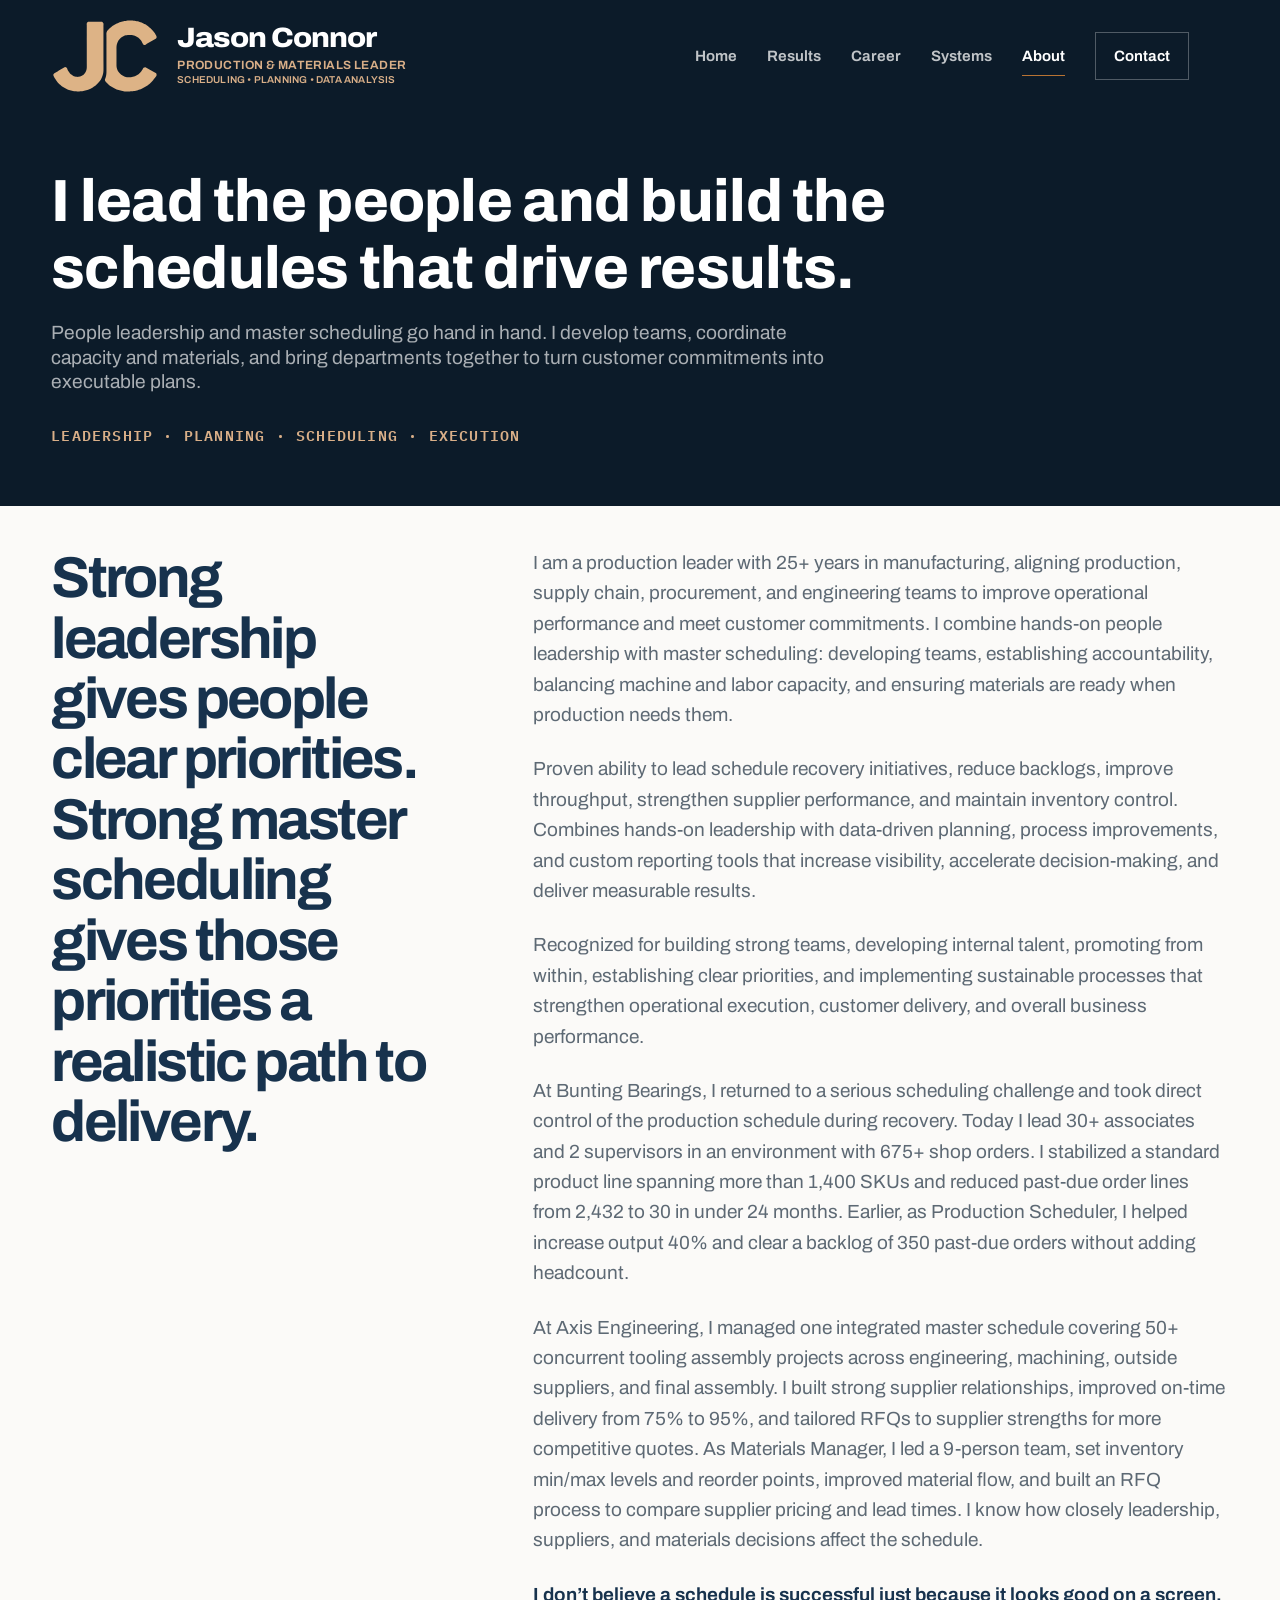
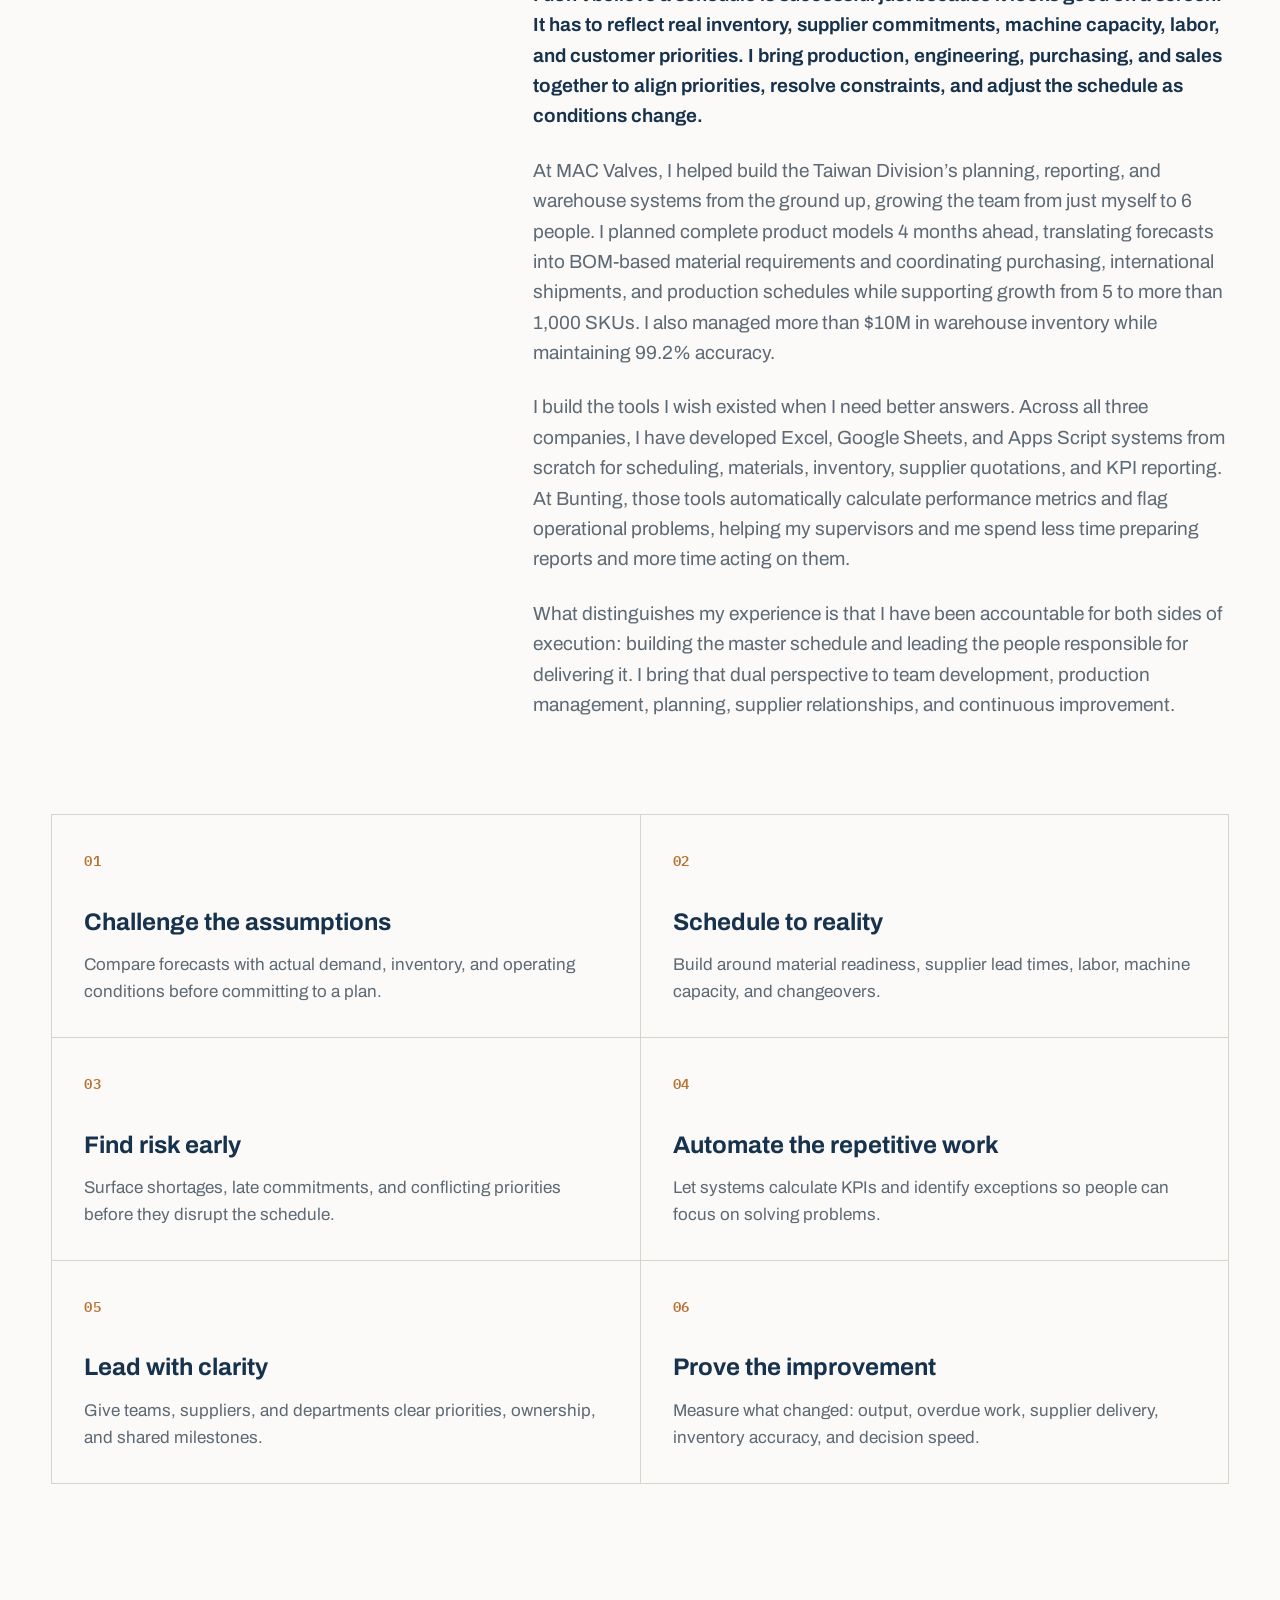
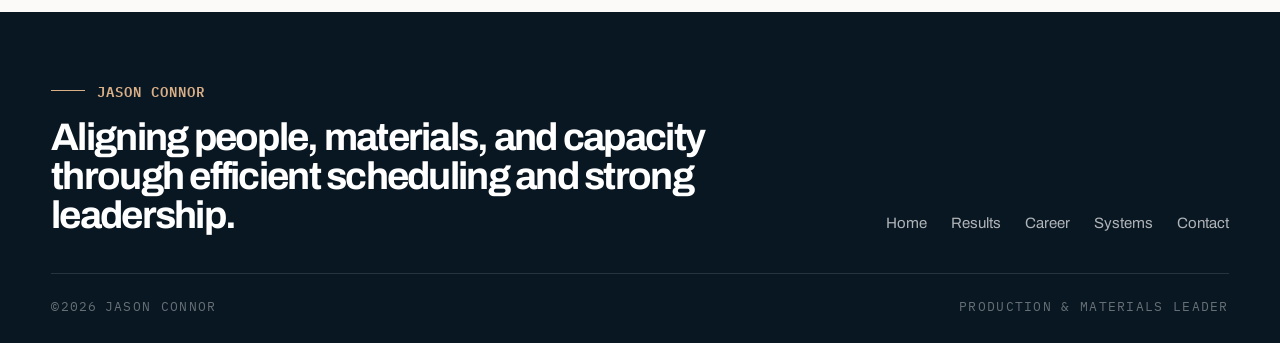
==== commit a6bc206d: "Show active cross-functional coordination in About scheduling statement" ====
--- a/about/index.html
+++ b/about/index.html
@@ -1,5 +1,5 @@
 <!doctype html><html lang="en"><head><meta charset="utf-8"><meta name="viewport" content="width=device-width,initial-scale=1"><meta name="description" content="About Jason Connor: manufacturing people leader and master scheduler with 25+ years of experience leading teams, building schedules, and coordinating materials and capacity."><meta name="theme-color" content="#0C1B29"><title>About | Jason Connor</title><link rel="canonical" href="https://www.jasonconnor.com/about"><link rel="icon" type="image/svg+xml" href="/assets/jc-favicon.svg?v=approved-20261010-2105"><link rel="stylesheet" href="/styles.css?v=flow-buttons-20261008"><link rel="stylesheet" href="/mobile.css?v=static-label-20261123b"><style>.about-meta{color:var(--copper2)}@media(max-width:720px){.about-copy p{font-size:17px!important;line-height:1.5!important}.about-copy p:last-child{margin-bottom:0!important}.principles{margin-top:28px!important}.page-hero .h1{font-size:42px!important;line-height:1.02!important;letter-spacing:-.04em!important}.page-hero .lead{font-size:18px!important;line-height:1.28!important}.page-hero .about-meta{justify-content:center!important;overflow:visible!important}.page-hero .about-meta span{font-family:'IBM Plex Mono',monospace!important;font-size:12px!important;line-height:1.2!important;font-weight:600!important;letter-spacing:.055em!important;text-transform:uppercase!important;white-space:nowrap!important;color:var(--copper2)!important}}</style></head><body>
 <a class="skip-link" href="#main">Skip to content</a><header class="site-header"><div class="container nav-shell"><a class="brand" href="/" style="gap:16px"><span class="brand-monogram">JC</span><span class="brand-text"><strong style="font-family:'Archivo',Arial,sans-serif;font-size:28px!important;line-height:.95!important;font-weight:820!important;letter-spacing:-.035em!important;font-stretch:108%;color:#fff">Jason Connor</strong><span style="display:block;margin-top:6px;font-family:'Archivo',Arial,sans-serif!important;font-size:12px!important;line-height:1.25!important;font-weight:650!important;letter-spacing:.035em!important;text-transform:none!important;color:#D9AF88!important">PRODUCTION &amp; MATERIALS LEADER<small class="brand-subtitle" style="display:block;font-size:10px!important;line-height:1.4!important;letter-spacing:.02em!important;font-weight:600!important">SCHEDULING • PLANNING • DATA ANALYSIS</small></span></span></a><button class="menu-toggle" aria-label="Toggle navigation" aria-expanded="false"><span></span></button><nav class="nav"><a href="/">Home</a><a href="/results">Results</a><a href="/career">Career</a><a href="/systems">Systems</a><a class="active" href="/about">About</a><a class="contact-link" href="/contact">Contact</a></nav></div></header>
 <main id="main" data-mobile-label="ABOUT"><section class="page-hero"><div class="container"><p class="eyebrow light">About</p><h1 class="h1">I lead the people and build the schedules that drive results.</h1><p class="lead">People leadership and master scheduling go hand in hand. I develop teams, coordinate capacity and materials, and bring departments together to turn customer commitments into executable plans.</p><div class="page-meta about-meta"><span>Leadership · Planning · Scheduling · Execution</span></div></div></section>
-<section class="section paper"><div class="container"><div class="about-layout"><div><p class="about-pull">Strong leadership gives people clear priorities. Strong master scheduling gives those priorities a realistic path to delivery.</p></div><div class="about-copy"><p>I am a production leader with 25+ years in manufacturing, aligning production, supply chain, procurement, and engineering teams to improve operational performance and meet customer commitments. I combine hands-on people leadership with master scheduling: developing teams, establishing accountability, balancing machine and labor capacity, and ensuring materials are ready when production needs them.</p><p>Proven ability to lead schedule recovery initiatives, reduce backlogs, improve throughput, strengthen supplier performance, and maintain inventory control. Combines hands-on leadership with data-driven planning, process improvements, and custom reporting tools that increase visibility, accelerate decision-making, and deliver measurable results.</p><p>Recognized for building strong teams, developing internal talent, promoting from within, establishing clear priorities, and implementing sustainable processes that strengthen operational execution, customer delivery, and overall business performance.</p><p>At Bunting Bearings, I returned to a serious scheduling challenge and took direct control of the production schedule during recovery. Today I lead 30+ associates and 2 supervisors in an environment with 675+ shop orders. I stabilized a standard product line spanning more than 1,400 SKUs and reduced past-due order lines from 2,432 to 30 in under 24 months. Earlier, as Production Scheduler, I helped increase output 40% and clear a backlog of 350 past-due orders without adding headcount.</p><p>At Axis Engineering, I managed one integrated master schedule covering 50+ concurrent tooling assembly projects across engineering, machining, outside suppliers, and final assembly. I built strong supplier relationships, improved on-time delivery from 75% to 95%, and tailored RFQs to supplier strengths for more competitive quotes. As Materials Manager, I led a 9-person team, set inventory min/max levels and reorder points, improved material flow, and built an RFQ process to compare supplier pricing and lead times. I know how closely leadership, suppliers, and materials decisions affect the schedule.</p><p class="strong">I don’t believe a schedule is successful just because it looks good on a screen. It has to reflect real inventory, supplier commitments, machine capacity, labor, and customer priorities. It also depends on collaboration across teams to resolve constraints and adjust priorities as conditions change.</p><p>At MAC Valves, I helped build the Taiwan Division’s planning, reporting, and warehouse systems from the ground up, growing the team from just myself to 6 people. I planned complete product models 4 months ahead, translating forecasts into BOM-based material requirements and coordinating purchasing, international shipments, and production schedules while supporting growth from 5 to more than 1,000 SKUs. I also managed more than $10M in warehouse inventory while maintaining 99.2% accuracy.</p><p>I build the tools I wish existed when I need better answers. Across all three companies, I have developed Excel, Google Sheets, and Apps Script systems from scratch for scheduling, materials, inventory, supplier quotations, and KPI reporting. At Bunting, those tools automatically calculate performance metrics and flag operational problems, helping my supervisors and me spend less time preparing reports and more time acting on them.</p><p>What distinguishes my experience is that I have been accountable for both sides of execution: building the master schedule and leading the people responsible for delivering it. I bring that dual perspective to team development, production management, planning, supplier relationships, and continuous improvement.</p></div></div><div class="principles reveal"><div class="principle"><span class="num">01</span><h3>Challenge the assumptions</h3><p>Compare forecasts with actual demand, inventory, and operating conditions before committing to a plan.</p></div><div class="principle"><span class="num">02</span><h3>Schedule to reality</h3><p>Build around material readiness, supplier lead times, labor, machine capacity, and changeovers.</p></div><div class="principle"><span class="num">03</span><h3>Find risk early</h3><p>Surface shortages, late commitments, and conflicting priorities before they disrupt the schedule.</p></div><div class="principle"><span class="num">04</span><h3>Automate the repetitive work</h3><p>Let systems calculate KPIs and identify exceptions so people can focus on solving problems.</p></div><div class="principle"><span class="num">05</span><h3>Lead with clarity</h3><p>Give teams, suppliers, and departments clear priorities, ownership, and shared milestones.</p></div><div class="principle"><span class="num">06</span><h3>Prove the improvement</h3><p>Measure what changed: output, overdue work, supplier delivery, inventory accuracy, and decision speed.</p></div></div></div></section>
+<section class="section paper"><div class="container"><div class="about-layout"><div><p class="about-pull">Strong leadership gives people clear priorities. Strong master scheduling gives those priorities a realistic path to delivery.</p></div><div class="about-copy"><p>I am a production leader with 25+ years in manufacturing, aligning production, supply chain, procurement, and engineering teams to improve operational performance and meet customer commitments. I combine hands-on people leadership with master scheduling: developing teams, establishing accountability, balancing machine and labor capacity, and ensuring materials are ready when production needs them.</p><p>Proven ability to lead schedule recovery initiatives, reduce backlogs, improve throughput, strengthen supplier performance, and maintain inventory control. Combines hands-on leadership with data-driven planning, process improvements, and custom reporting tools that increase visibility, accelerate decision-making, and deliver measurable results.</p><p>Recognized for building strong teams, developing internal talent, promoting from within, establishing clear priorities, and implementing sustainable processes that strengthen operational execution, customer delivery, and overall business performance.</p><p>At Bunting Bearings, I returned to a serious scheduling challenge and took direct control of the production schedule during recovery. Today I lead 30+ associates and 2 supervisors in an environment with 675+ shop orders. I stabilized a standard product line spanning more than 1,400 SKUs and reduced past-due order lines from 2,432 to 30 in under 24 months. Earlier, as Production Scheduler, I helped increase output 40% and clear a backlog of 350 past-due orders without adding headcount.</p><p>At Axis Engineering, I managed one integrated master schedule covering 50+ concurrent tooling assembly projects across engineering, machining, outside suppliers, and final assembly. I built strong supplier relationships, improved on-time delivery from 75% to 95%, and tailored RFQs to supplier strengths for more competitive quotes. As Materials Manager, I led a 9-person team, set inventory min/max levels and reorder points, improved material flow, and built an RFQ process to compare supplier pricing and lead times. I know how closely leadership, suppliers, and materials decisions affect the schedule.</p><p class="strong">I don’t believe a schedule is successful just because it looks good on a screen. It has to reflect real inventory, supplier commitments, machine capacity, labor, and customer priorities. I bring production, engineering, purchasing, and sales together to align priorities, resolve constraints, and adjust the schedule as conditions change.</p><p>At MAC Valves, I helped build the Taiwan Division’s planning, reporting, and warehouse systems from the ground up, growing the team from just myself to 6 people. I planned complete product models 4 months ahead, translating forecasts into BOM-based material requirements and coordinating purchasing, international shipments, and production schedules while supporting growth from 5 to more than 1,000 SKUs. I also managed more than $10M in warehouse inventory while maintaining 99.2% accuracy.</p><p>I build the tools I wish existed when I need better answers. Across all three companies, I have developed Excel, Google Sheets, and Apps Script systems from scratch for scheduling, materials, inventory, supplier quotations, and KPI reporting. At Bunting, those tools automatically calculate performance metrics and flag operational problems, helping my supervisors and me spend less time preparing reports and more time acting on them.</p><p>What distinguishes my experience is that I have been accountable for both sides of execution: building the master schedule and leading the people responsible for delivering it. I bring that dual perspective to team development, production management, planning, supplier relationships, and continuous improvement.</p></div></div><div class="principles reveal"><div class="principle"><span class="num">01</span><h3>Challenge the assumptions</h3><p>Compare forecasts with actual demand, inventory, and operating conditions before committing to a plan.</p></div><div class="principle"><span class="num">02</span><h3>Schedule to reality</h3><p>Build around material readiness, supplier lead times, labor, machine capacity, and changeovers.</p></div><div class="principle"><span class="num">03</span><h3>Find risk early</h3><p>Surface shortages, late commitments, and conflicting priorities before they disrupt the schedule.</p></div><div class="principle"><span class="num">04</span><h3>Automate the repetitive work</h3><p>Let systems calculate KPIs and identify exceptions so people can focus on solving problems.</p></div><div class="principle"><span class="num">05</span><h3>Lead with clarity</h3><p>Give teams, suppliers, and departments clear priorities, ownership, and shared milestones.</p></div><div class="principle"><span class="num">06</span><h3>Prove the improvement</h3><p>Measure what changed: output, overdue work, supplier delivery, inventory accuracy, and decision speed.</p></div></div></div></section>
 </main><footer class="site-footer"><div class="container"><div class="footer-top"><div><p class="eyebrow light">Jason Connor</p><div class="footer-title">Aligning people, materials, and capacity through efficient scheduling and strong leadership.</div></div><nav class="footer-nav"><a href="/">Home</a><a href="/results">Results</a><a href="/career">Career</a><a href="/systems">Systems</a><a href="/contact">Contact</a></nav></div><div class="footer-bottom"><span>© <span data-year></span> Jason Connor</span><span>PRODUCTION &amp; MATERIALS LEADER</span></div></div></footer><script src="/script.js?v=jc-anchored-20261122a"></script></body></html>
